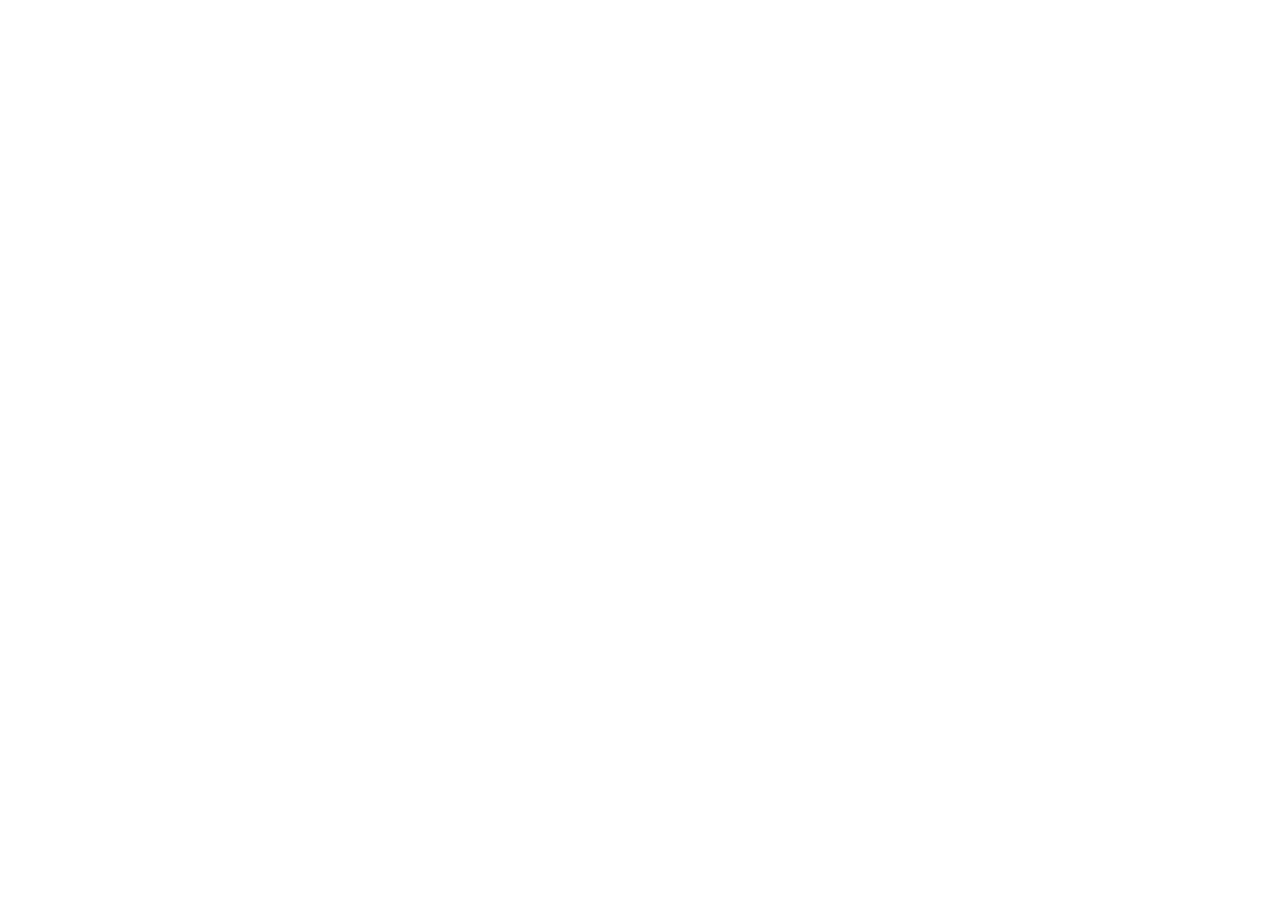
==== index.html @ b6dfd647 "fix-bugs" ====
<!DOCTYPE html>
<html lang="en">
<head>
  <meta charset="UTF-8">
  <title>Document</title>
  <meta http-equiv="X-UA-Compatible" content="IE=edge,chrome=1" />
  <meta name="description" content="Description">
  <meta name="viewport" content="width=device-width, initial-scale=1.0, minimum-scale=1.0">
<!--  <link rel="stylesheet" href="//cdn.jsdelivr.net/npm/docsify@4/lib/themes/vue.css">-->
  <!-- Theme: Simple Dark -->
  <link rel="stylesheet" href="https://cdn.jsdelivr.net/npm/docsify-themeable@0/dist/css/theme-simple-dark.css">
<!--  gittalk-->
  <link rel="stylesheet" href="//cdn.jsdelivr.net/npm/gitalk/dist/gitalk.css">
  <link rel="stylesheet" href="css/index.css" />
  <script src="js/jquery-2.1.4.min.js"></script>
  <script src="js/totop.js"></script>
</head>
<body>
  <div id="app"></div>
  <div class="go-top">
    <div class="arrow"></div>
    <div class="stick"></div>
  </div>
  <script>
    var num = 0;
    // mermaid.initialize({ startOnLoad: false });
    window.$docsify = {
      name: 'fix-bugs',
      repo: '',
      loadNavbar: true, // 菜单栏
      loadSidebar: true, // 侧边栏
      subMaxLevel: 3, // 侧边栏-页面内标题目录
      coverpage: true, // 封面
      onlyCover: true, // 只在访问主页时加载封面
      topMargin: 90,
      markdown: {
        smartypants: true,
        renderer: {
          code: function(code, lang) {
            if (lang === "mermaid") {
              return (
                      '<div class="mermaid">' + mermaid.render('mermaid-svg-' + num++, code) + "</div>"
              );
            }
            return this.origin.code.apply(this, arguments);
          }
        }
      },
      // 搜索配置
      search: 'auto',
      // 字数统计
      count:{
        countable:true,
        fontsize:'0.9em',
        color:'rgb(90,90,90)',
        language:'chinese'
      },
      // tab 选项卡
      tabs: {
        persist    : true,      // default
        sync       : true,      // default
        theme      : 'classic', // default
        tabComments: true,      // default
        tabHeadings: true       // default
      }
    }
  </script>
  <!-- Docsify v4 -->
  <script src="//cdn.jsdelivr.net/npm/docsify/lib/docsify.min.js"></script>
  <script src="//cdn.jsdelivr.net/npm/docsify/lib/plugins/search.min.js"></script>
  <script src="//polyfill.io/v3/polyfill.min.js?features=String.prototype.normalize"></script>
  <!--  复制代码-->
  <script src="//cdn.jsdelivr.net/npm/docsify-copy-code/dist/docsify-copy-code.min.js"></script>
  <!--  gitalk 评论系统-->
  <script src="//cdn.jsdelivr.net/npm/docsify/lib/plugins/gitalk.min.js"></script>
  <script src="//cdn.jsdelivr.net/npm/gitalk/dist/gitalk.min.js"></script>
  <script>
    const gitalk = new Gitalk({
      clientID: 'Github Application Client ID',
      clientSecret: 'Github Application Client Secret',
      repo: 'Github repo',
      owner: 'Github repo owner',
      admin: ['Github repo collaborators, only these guys can initialize github issues'],
      // facebook-like distraction free mode
      distractionFreeMode: false
    })
  </script>
  <!--字数统计-->
  <script src="//unpkg.com/docsify-count/dist/countable.js"></script>
  <!--  tab 选项卡-->
  <script src="https://cdn.jsdelivr.net/npm/docsify-tabs@1"></script>

</body>
</html>
---- css/index.css ----
/*body{*/
/*    background: rgba(236, 238, 234, 0.98);*/
/*}*/
/*.app-nav{*/
/*    !*height: 50px;*!*/
/*    !*line-height: 40px;*!*/
/*    position: fixed;*/
/*    top: 30px;*/
/*    left: 80%;*/
/*    border-radius: 10px;*/
/*    background: #2b2b2c;*/
/*    color: #58be3b;*/
/*    text-align: center;*/
/*}*/
/*.app-nav a,li {*/
/*    font-size: 18px;*/
/*}*/
/*:root {*/
/*    --docsifytabs-border-color: #ededed;*/
/*    --docsifytabs-tab-highlight-color: purple;*/
/*}*/
div.go-top {
    display: none;
    opacity: 0.6;
    z-index: 999999;
    position: fixed;
    bottom: 113px;
    left: 90%;
    margin-left: 40px;
    border: 1px solid #a38a54;
    width: 38px;
    height: 38px;
    background-color: #eddec2;
    border-radius: 3px;
    cursor: pointer;
}

div.go-top:hover {
    opacity: 1;
    filter: alpha(opacity=100);
}

div.go-top div.arrow {
    position: absolute;
    left: 10px;
    top: -1px;
    width: 0;
    height: 0;
    border: 9px solid transparent;
    border-bottom-color: #205627;
}

div.go-top div.stick {
    position: absolute;
    left: 15px;
    top: 15px;
    width: 8px;
    height: 14px;
    display: block;
    background-color: #205627;
    -webkit-border-radius: 1px;
    -moz-border-radius: 1px;
    border-radius: 1px;
}
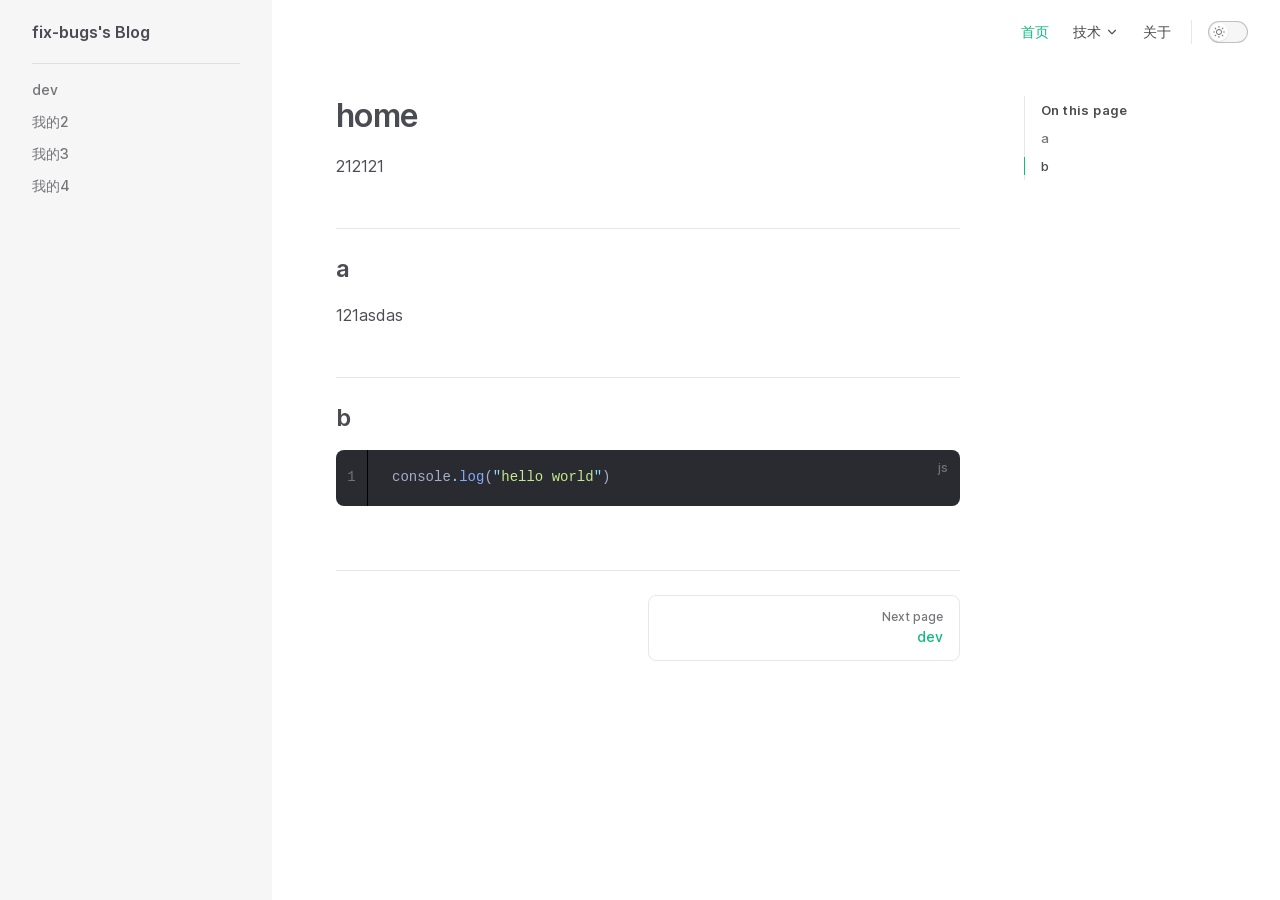
==== commit f18d2628: "upgrade ${tim}" ====
--- a/index.html
+++ b/index.html
@@ -1,94 +1,22 @@
 <!DOCTYPE html>
-<html lang="en">
-<head>
-  <meta charset="UTF-8">
-  <title>Document</title>
-  <meta http-equiv="X-UA-Compatible" content="IE=edge,chrome=1" />
-  <meta name="description" content="Description">
-  <meta name="viewport" content="width=device-width, initial-scale=1.0, minimum-scale=1.0">
-<!--  <link rel="stylesheet" href="//cdn.jsdelivr.net/npm/docsify@4/lib/themes/vue.css">-->
-  <!-- Theme: Simple Dark -->
-  <link rel="stylesheet" href="https://cdn.jsdelivr.net/npm/docsify-themeable@0/dist/css/theme-simple-dark.css">
-<!--  gittalk-->
-  <link rel="stylesheet" href="//cdn.jsdelivr.net/npm/gitalk/dist/gitalk.css">
-  <link rel="stylesheet" href="css/index.css" />
-  <script src="js/jquery-2.1.4.min.js"></script>
-  <script src="js/totop.js"></script>
-</head>
-<body>
-  <div id="app"></div>
-  <div class="go-top">
-    <div class="arrow"></div>
-    <div class="stick"></div>
-  </div>
-  <script>
-    var num = 0;
-    // mermaid.initialize({ startOnLoad: false });
-    window.$docsify = {
-      name: 'fix-bugs',
-      repo: '',
-      loadNavbar: true, // 菜单栏
-      loadSidebar: true, // 侧边栏
-      subMaxLevel: 3, // 侧边栏-页面内标题目录
-      coverpage: true, // 封面
-      onlyCover: true, // 只在访问主页时加载封面
-      topMargin: 90,
-      markdown: {
-        smartypants: true,
-        renderer: {
-          code: function(code, lang) {
-            if (lang === "mermaid") {
-              return (
-                      '<div class="mermaid">' + mermaid.render('mermaid-svg-' + num++, code) + "</div>"
-              );
-            }
-            return this.origin.code.apply(this, arguments);
-          }
-        }
-      },
-      // 搜索配置
-      search: 'auto',
-      // 字数统计
-      count:{
-        countable:true,
-        fontsize:'0.9em',
-        color:'rgb(90,90,90)',
-        language:'chinese'
-      },
-      // tab 选项卡
-      tabs: {
-        persist    : true,      // default
-        sync       : true,      // default
-        theme      : 'classic', // default
-        tabComments: true,      // default
-        tabHeadings: true       // default
-      }
-    }
-  </script>
-  <!-- Docsify v4 -->
-  <script src="//cdn.jsdelivr.net/npm/docsify/lib/docsify.min.js"></script>
-  <script src="//cdn.jsdelivr.net/npm/docsify/lib/plugins/search.min.js"></script>
-  <script src="//polyfill.io/v3/polyfill.min.js?features=String.prototype.normalize"></script>
-  <!--  复制代码-->
-  <script src="//cdn.jsdelivr.net/npm/docsify-copy-code/dist/docsify-copy-code.min.js"></script>
-  <!--  gitalk 评论系统-->
-  <script src="//cdn.jsdelivr.net/npm/docsify/lib/plugins/gitalk.min.js"></script>
-  <script src="//cdn.jsdelivr.net/npm/gitalk/dist/gitalk.min.js"></script>
-  <script>
-    const gitalk = new Gitalk({
-      clientID: 'Github Application Client ID',
-      clientSecret: 'Github Application Client Secret',
-      repo: 'Github repo',
-      owner: 'Github repo owner',
-      admin: ['Github repo collaborators, only these guys can initialize github issues'],
-      // facebook-like distraction free mode
-      distractionFreeMode: false
-    })
-  </script>
-  <!--字数统计-->
-  <script src="//unpkg.com/docsify-count/dist/countable.js"></script>
-  <!--  tab 选项卡-->
-  <script src="https://cdn.jsdelivr.net/npm/docsify-tabs@1"></script>
-
-</body>
-</html>
+<html lang="en-US" dir="ltr">
+  <head>
+    <meta charset="utf-8">
+    <meta name="viewport" content="width=device-width,initial-scale=1">
+    <title>home | fix-bugs's Blog</title>
+    <meta name="description" content="Just playing around.">
+    <link rel="preload stylesheet" href="/assets/style.28c2df9f.css" as="style">
+    <link rel="modulepreload" href="/assets/app.53085d56.js">
+    <link rel="modulepreload" href="/assets/index.md.a3555752.lean.js">
+    
+    <link rel="icon" href="/img/logo.png">
+  <script id="check-dark-light">(()=>{const e=localStorage.getItem("vitepress-theme-appearance")||"",a=window.matchMedia("(prefers-color-scheme: dark)").matches;(!e||e==="auto"?a:e==="dark")&&document.documentElement.classList.add("dark")})();</script>
+  </head>
+  <body>
+    <div id="app"><div class="Layout" data-v-93a960b4><!--[--><!--]--><!--[--><span tabindex="-1" data-v-151f2593></span><a href="#VPContent" class="VPSkipLink visually-hidden" data-v-151f2593> Skip to content </a><!--]--><!----><header class="VPNav" data-v-93a960b4 data-v-0fa0e57d><div class="VPNavBar has-sidebar" data-v-0fa0e57d data-v-be450ad9><div class="container" data-v-be450ad9><div class="title" data-v-be450ad9><div class="VPNavBarTitle has-sidebar" data-v-be450ad9 data-v-6d2fb2d9><a class="title" href="/" data-v-6d2fb2d9><!--[--><!--]--><!----><!--[-->fix-bugs&#39;s Blog<!--]--><!--[--><!--]--></a></div></div><div class="content" data-v-be450ad9><div class="curtain" data-v-be450ad9></div><div class="content-body" data-v-be450ad9><!--[--><!--]--><!----><nav aria-labelledby="main-nav-aria-label" class="VPNavBarMenu menu" data-v-be450ad9 data-v-bdedfc22><span id="main-nav-aria-label" class="visually-hidden" data-v-bdedfc22>Main Navigation</span><!--[--><!--[--><a class="VPLink link VPNavBarMenuLink active" href="/" data-v-bdedfc22 data-v-95f5d58b data-v-30c06bd3><!--[-->首页<!--]--><!----></a><!--]--><!--[--><div class="VPFlyout VPNavBarMenuGroup" data-v-bdedfc22 data-v-96001b6b><button type="button" class="button" aria-haspopup="true" aria-expanded="false" data-v-96001b6b><span class="text" data-v-96001b6b><!----> 技术 <svg xmlns="http://www.w3.org/2000/svg" aria-hidden="true" focusable="false" viewbox="0 0 24 24" class="text-icon" data-v-96001b6b><path d="M12,16c-0.3,0-0.5-0.1-0.7-0.3l-6-6c-0.4-0.4-0.4-1,0-1.4s1-0.4,1.4,0l5.3,5.3l5.3-5.3c0.4-0.4,1-0.4,1.4,0s0.4,1,0,1.4l-6,6C12.5,15.9,12.3,16,12,16z"></path></svg></span></button><div class="menu" data-v-96001b6b><div class="VPMenu" data-v-96001b6b data-v-e7ea1737><div class="items" data-v-e7ea1737><!--[--><!--[--><div class="VPMenuLink" data-v-e7ea1737 data-v-a5bbb52c><a class="VPLink link" href="/dev/" data-v-a5bbb52c data-v-30c06bd3><!--[-->dev<!--]--><!----></a></div><!--]--><!--[--><div class="VPMenuLink" data-v-e7ea1737 data-v-a5bbb52c><a class="VPLink link active" href="/" data-v-a5bbb52c data-v-30c06bd3><!--[-->首页<!--]--><!----></a></div><!--]--><!--[--><div class="VPMenuGroup" data-v-e7ea1737 data-v-b66affaf><p class="title" data-v-b66affaf>技术</p><!--[--><!--[--><div class="VPMenuLink" data-v-b66affaf data-v-a5bbb52c><a class="VPLink link active" href="/" data-v-a5bbb52c data-v-30c06bd3><!--[-->首页<!--]--><!----></a></div><!--]--><!--[--><div class="VPMenuLink" data-v-b66affaf data-v-a5bbb52c><a class="VPLink link active" href="/" data-v-a5bbb52c data-v-30c06bd3><!--[-->首页<!--]--><!----></a></div><!--]--><!--[--><div class="VPMenuLink" data-v-b66affaf data-v-a5bbb52c><a class="VPLink link active" href="/" data-v-a5bbb52c data-v-30c06bd3><!--[-->首页<!--]--><!----></a></div><!--]--><!--]--></div><!--]--><!--]--></div><!--[--><!--]--></div></div></div><!--]--><!--[--><a class="VPLink link VPNavBarMenuLink" href="/about/" data-v-bdedfc22 data-v-95f5d58b data-v-30c06bd3><!--[-->关于<!--]--><!----></a><!--]--><!--]--></nav><!----><div class="VPNavBarAppearance appearance" data-v-be450ad9 data-v-da3f667a><button class="VPSwitch VPSwitchAppearance" type="button" role="switch" aria-label="toggle dark mode" aria-checked="false" data-v-da3f667a data-v-0d529b6d data-v-f3c41672><span class="check" data-v-f3c41672><span class="icon" data-v-f3c41672><!--[--><svg xmlns="http://www.w3.org/2000/svg" aria-hidden="true" focusable="false" viewbox="0 0 24 24" class="sun" data-v-0d529b6d><path d="M12,18c-3.3,0-6-2.7-6-6s2.7-6,6-6s6,2.7,6,6S15.3,18,12,18zM12,8c-2.2,0-4,1.8-4,4c0,2.2,1.8,4,4,4c2.2,0,4-1.8,4-4C16,9.8,14.2,8,12,8z"></path><path d="M12,4c-0.6,0-1-0.4-1-1V1c0-0.6,0.4-1,1-1s1,0.4,1,1v2C13,3.6,12.6,4,12,4z"></path><path d="M12,24c-0.6,0-1-0.4-1-1v-2c0-0.6,0.4-1,1-1s1,0.4,1,1v2C13,23.6,12.6,24,12,24z"></path><path d="M5.6,6.6c-0.3,0-0.5-0.1-0.7-0.3L3.5,4.9c-0.4-0.4-0.4-1,0-1.4s1-0.4,1.4,0l1.4,1.4c0.4,0.4,0.4,1,0,1.4C6.2,6.5,5.9,6.6,5.6,6.6z"></path><path d="M19.8,20.8c-0.3,0-0.5-0.1-0.7-0.3l-1.4-1.4c-0.4-0.4-0.4-1,0-1.4s1-0.4,1.4,0l1.4,1.4c0.4,0.4,0.4,1,0,1.4C20.3,20.7,20,20.8,19.8,20.8z"></path><path d="M3,13H1c-0.6,0-1-0.4-1-1s0.4-1,1-1h2c0.6,0,1,0.4,1,1S3.6,13,3,13z"></path><path d="M23,13h-2c-0.6,0-1-0.4-1-1s0.4-1,1-1h2c0.6,0,1,0.4,1,1S23.6,13,23,13z"></path><path d="M4.2,20.8c-0.3,0-0.5-0.1-0.7-0.3c-0.4-0.4-0.4-1,0-1.4l1.4-1.4c0.4-0.4,1-0.4,1.4,0s0.4,1,0,1.4l-1.4,1.4C4.7,20.7,4.5,20.8,4.2,20.8z"></path><path d="M18.4,6.6c-0.3,0-0.5-0.1-0.7-0.3c-0.4-0.4-0.4-1,0-1.4l1.4-1.4c0.4-0.4,1-0.4,1.4,0s0.4,1,0,1.4l-1.4,1.4C18.9,6.5,18.6,6.6,18.4,6.6z"></path></svg><svg xmlns="http://www.w3.org/2000/svg" aria-hidden="true" focusable="false" viewbox="0 0 24 24" class="moon" data-v-0d529b6d><path d="M12.1,22c-0.3,0-0.6,0-0.9,0c-5.5-0.5-9.5-5.4-9-10.9c0.4-4.8,4.2-8.6,9-9c0.4,0,0.8,0.2,1,0.5c0.2,0.3,0.2,0.8-0.1,1.1c-2,2.7-1.4,6.4,1.3,8.4c2.1,1.6,5,1.6,7.1,0c0.3-0.2,0.7-0.3,1.1-0.1c0.3,0.2,0.5,0.6,0.5,1c-0.2,2.7-1.5,5.1-3.6,6.8C16.6,21.2,14.4,22,12.1,22zM9.3,4.4c-2.9,1-5,3.6-5.2,6.8c-0.4,4.4,2.8,8.3,7.2,8.7c2.1,0.2,4.2-0.4,5.8-1.8c1.1-0.9,1.9-2.1,2.4-3.4c-2.5,0.9-5.3,0.5-7.5-1.1C9.2,11.4,8.1,7.7,9.3,4.4z"></path></svg><!--]--></span></span></button></div><!----><div class="VPFlyout VPNavBarExtra extra" data-v-be450ad9 data-v-f38c483a data-v-96001b6b><button type="button" class="button" aria-haspopup="true" aria-expanded="false" aria-label="extra navigation" data-v-96001b6b><svg xmlns="http://www.w3.org/2000/svg" aria-hidden="true" focusable="false" viewbox="0 0 24 24" class="icon" data-v-96001b6b><circle cx="12" cy="12" r="2"></circle><circle cx="19" cy="12" r="2"></circle><circle cx="5" cy="12" r="2"></circle></svg></button><div class="menu" data-v-96001b6b><div class="VPMenu" data-v-96001b6b data-v-e7ea1737><!----><!--[--><!--[--><!----><div class="group" data-v-f38c483a><div class="item appearance" data-v-f38c483a><p class="label" data-v-f38c483a>Appearance</p><div class="appearance-action" data-v-f38c483a><button class="VPSwitch VPSwitchAppearance" type="button" role="switch" aria-label="toggle dark mode" aria-checked="false" data-v-f38c483a data-v-0d529b6d data-v-f3c41672><span class="check" data-v-f3c41672><span class="icon" data-v-f3c41672><!--[--><svg xmlns="http://www.w3.org/2000/svg" aria-hidden="true" focusable="false" viewbox="0 0 24 24" class="sun" data-v-0d529b6d><path d="M12,18c-3.3,0-6-2.7-6-6s2.7-6,6-6s6,2.7,6,6S15.3,18,12,18zM12,8c-2.2,0-4,1.8-4,4c0,2.2,1.8,4,4,4c2.2,0,4-1.8,4-4C16,9.8,14.2,8,12,8z"></path><path d="M12,4c-0.6,0-1-0.4-1-1V1c0-0.6,0.4-1,1-1s1,0.4,1,1v2C13,3.6,12.6,4,12,4z"></path><path d="M12,24c-0.6,0-1-0.4-1-1v-2c0-0.6,0.4-1,1-1s1,0.4,1,1v2C13,23.6,12.6,24,12,24z"></path><path d="M5.6,6.6c-0.3,0-0.5-0.1-0.7-0.3L3.5,4.9c-0.4-0.4-0.4-1,0-1.4s1-0.4,1.4,0l1.4,1.4c0.4,0.4,0.4,1,0,1.4C6.2,6.5,5.9,6.6,5.6,6.6z"></path><path d="M19.8,20.8c-0.3,0-0.5-0.1-0.7-0.3l-1.4-1.4c-0.4-0.4-0.4-1,0-1.4s1-0.4,1.4,0l1.4,1.4c0.4,0.4,0.4,1,0,1.4C20.3,20.7,20,20.8,19.8,20.8z"></path><path d="M3,13H1c-0.6,0-1-0.4-1-1s0.4-1,1-1h2c0.6,0,1,0.4,1,1S3.6,13,3,13z"></path><path d="M23,13h-2c-0.6,0-1-0.4-1-1s0.4-1,1-1h2c0.6,0,1,0.4,1,1S23.6,13,23,13z"></path><path d="M4.2,20.8c-0.3,0-0.5-0.1-0.7-0.3c-0.4-0.4-0.4-1,0-1.4l1.4-1.4c0.4-0.4,1-0.4,1.4,0s0.4,1,0,1.4l-1.4,1.4C4.7,20.7,4.5,20.8,4.2,20.8z"></path><path d="M18.4,6.6c-0.3,0-0.5-0.1-0.7-0.3c-0.4-0.4-0.4-1,0-1.4l1.4-1.4c0.4-0.4,1-0.4,1.4,0s0.4,1,0,1.4l-1.4,1.4C18.9,6.5,18.6,6.6,18.4,6.6z"></path></svg><svg xmlns="http://www.w3.org/2000/svg" aria-hidden="true" focusable="false" viewbox="0 0 24 24" class="moon" data-v-0d529b6d><path d="M12.1,22c-0.3,0-0.6,0-0.9,0c-5.5-0.5-9.5-5.4-9-10.9c0.4-4.8,4.2-8.6,9-9c0.4,0,0.8,0.2,1,0.5c0.2,0.3,0.2,0.8-0.1,1.1c-2,2.7-1.4,6.4,1.3,8.4c2.1,1.6,5,1.6,7.1,0c0.3-0.2,0.7-0.3,1.1-0.1c0.3,0.2,0.5,0.6,0.5,1c-0.2,2.7-1.5,5.1-3.6,6.8C16.6,21.2,14.4,22,12.1,22zM9.3,4.4c-2.9,1-5,3.6-5.2,6.8c-0.4,4.4,2.8,8.3,7.2,8.7c2.1,0.2,4.2-0.4,5.8-1.8c1.1-0.9,1.9-2.1,2.4-3.4c-2.5,0.9-5.3,0.5-7.5-1.1C9.2,11.4,8.1,7.7,9.3,4.4z"></path></svg><!--]--></span></span></button></div></div></div><!----><!--]--><!--]--></div></div></div><!--[--><!--]--><button type="button" class="VPNavBarHamburger hamburger" aria-label="mobile navigation" aria-expanded="false" aria-controls="VPNavScreen" data-v-be450ad9 data-v-e5dd9c1c><span class="container" data-v-e5dd9c1c><span class="top" data-v-e5dd9c1c></span><span class="middle" data-v-e5dd9c1c></span><span class="bottom" data-v-e5dd9c1c></span></span></button></div></div></div></div><!----></header><div class="VPLocalNav" data-v-93a960b4 data-v-2817d72e><button class="menu" aria-expanded="false" aria-controls="VPSidebarNav" data-v-2817d72e><svg xmlns="http://www.w3.org/2000/svg" aria-hidden="true" focusable="false" viewbox="0 0 24 24" class="menu-icon" data-v-2817d72e><path d="M17,11H3c-0.6,0-1-0.4-1-1s0.4-1,1-1h14c0.6,0,1,0.4,1,1S17.6,11,17,11z"></path><path d="M21,7H3C2.4,7,2,6.6,2,6s0.4-1,1-1h18c0.6,0,1,0.4,1,1S21.6,7,21,7z"></path><path d="M21,15H3c-0.6,0-1-0.4-1-1s0.4-1,1-1h18c0.6,0,1,0.4,1,1S21.6,15,21,15z"></path><path d="M17,19H3c-0.6,0-1-0.4-1-1s0.4-1,1-1h14c0.6,0,1,0.4,1,1S17.6,19,17,19z"></path></svg><span class="menu-text" data-v-2817d72e>Menu</span></button><a class="top-link" href="#" data-v-2817d72e>Return to top</a></div><aside class="VPSidebar" data-v-93a960b4 data-v-c79ccefa><div class="curtain" data-v-c79ccefa></div><nav class="nav" id="VPSidebarNav" aria-labelledby="sidebar-aria-label" tabindex="-1" data-v-c79ccefa><span class="visually-hidden" id="sidebar-aria-label" data-v-c79ccefa> Sidebar Navigation </span><!--[--><!--]--><!--[--><div class="group" data-v-c79ccefa><section class="VPSidebarItem level-0" data-v-c79ccefa data-v-76409885><!----><div class="items" data-v-76409885><!--[--><div class="VPSidebarItem level-1 is-link" data-v-76409885 data-v-76409885><div class="item" data-v-76409885><div class="indicator" data-v-76409885></div><a class="VPLink link link" href="/dev/" data-v-76409885 data-v-30c06bd3><!--[--><p class="text" data-v-76409885>dev</p><!--]--><!----></a><div class="caret" role="button" data-v-76409885><!----></div></div><!----></div><div class="VPSidebarItem level-1 is-link" data-v-76409885 data-v-76409885><div class="item" data-v-76409885><div class="indicator" data-v-76409885></div><a class="VPLink link link" href="/mine/" data-v-76409885 data-v-30c06bd3><!--[--><p class="text" data-v-76409885>我的2</p><!--]--><!----></a><div class="caret" role="button" data-v-76409885><!----></div></div><!----></div><div class="VPSidebarItem level-1 is-link" data-v-76409885 data-v-76409885><div class="item" data-v-76409885><div class="indicator" data-v-76409885></div><a class="VPLink link link" href="/mine/" data-v-76409885 data-v-30c06bd3><!--[--><p class="text" data-v-76409885>我的3</p><!--]--><!----></a><div class="caret" role="button" data-v-76409885><!----></div></div><!----></div><div class="VPSidebarItem level-1 is-link" data-v-76409885 data-v-76409885><div class="item" data-v-76409885><div class="indicator" data-v-76409885></div><a class="VPLink link link" href="/mine/" data-v-76409885 data-v-30c06bd3><!--[--><p class="text" data-v-76409885>我的4</p><!--]--><!----></a><div class="caret" role="button" data-v-76409885><!----></div></div><!----></div><!--]--></div></section></div><!--]--><!--[--><!--]--></nav></aside><div class="VPContent has-sidebar" id="VPContent" data-v-93a960b4 data-v-0bd490fb><div class="VPDoc has-sidebar has-aside" data-v-0bd490fb data-v-c5936a1e><div class="container" data-v-c5936a1e><div class="aside" data-v-c5936a1e><div class="aside-curtain" data-v-c5936a1e></div><div class="aside-container" data-v-c5936a1e><div class="aside-content" data-v-c5936a1e><div class="VPDocAside" data-v-c5936a1e data-v-cdc66372><!--[--><!--]--><!--[--><!--]--><div class="VPDocAsideOutline" data-v-cdc66372 data-v-5dd9d5f6><div class="content" data-v-5dd9d5f6><div class="outline-marker" data-v-5dd9d5f6></div><div class="outline-title" data-v-5dd9d5f6>On this page</div><nav aria-labelledby="doc-outline-aria-label" data-v-5dd9d5f6><span class="visually-hidden" id="doc-outline-aria-label" data-v-5dd9d5f6> Table of Contents for current page </span><ul class="root" data-v-5dd9d5f6 data-v-1188541a><!--[--><!--]--></ul></nav></div></div><!--[--><!--]--><div class="spacer" data-v-cdc66372></div><!--[--><!--]--><!----><!--[--><!--]--><!--[--><!--]--></div></div></div></div><div class="content" data-v-c5936a1e><div class="content-container" data-v-c5936a1e><!--[--><!--]--><main class="main" data-v-c5936a1e><div style="position:relative;" class="vp-doc _index" data-v-c5936a1e><div><h1 id="home" tabindex="-1">home <a class="header-anchor" href="#home" aria-hidden="true">#</a></h1><p>212121</p><h2 id="a" tabindex="-1">a <a class="header-anchor" href="#a" aria-hidden="true">#</a></h2><p>121asdas</p><h2 id="b" tabindex="-1">b <a class="header-anchor" href="#b" aria-hidden="true">#</a></h2><div class="language-js line-numbers-mode"><button title="Copy Code" class="copy"></button><span class="lang">js</span><pre class="shiki material-theme-palenight"><code><span class="line"><span style="color:#A6ACCD;">console</span><span style="color:#89DDFF;">.</span><span style="color:#82AAFF;">log</span><span style="color:#A6ACCD;">(</span><span style="color:#89DDFF;">&quot;</span><span style="color:#C3E88D;">hello world</span><span style="color:#89DDFF;">&quot;</span><span style="color:#A6ACCD;">)</span></span>
+<span class="line"></span></code></pre><div class="line-numbers-wrapper" aria-hidden="true"><span class="line-number">1</span><br></div></div></div></div></main><!--[--><!--]--><footer class="VPDocFooter" data-v-c5936a1e data-v-e033cd21><!----><div class="prev-next" data-v-e033cd21><div class="pager" data-v-e033cd21><!----></div><div class="pager" data-v-e033cd21><a class="pager-link next" href="/dev/" data-v-e033cd21><span class="desc" data-v-e033cd21>Next page</span><span class="title" data-v-e033cd21>dev</span></a></div></div></footer><!--[--><!--]--></div></div></div></div></div><footer class="VPFooter has-sidebar" data-v-93a960b4 data-v-d24360a6><div class="container" data-v-d24360a6><!----><!----></div></footer><!--[--><!--]--></div></div>
+    <script>__VP_HASH_MAP__ = JSON.parse("{\"index.md\":\"a3555752\",\"dev_index.md\":\"70db8779\"}")</script>
+    <script type="module" async src="/assets/app.53085d56.js"></script>
+    
+  </body>
+</html>
--- a/assets/style.28c2df9f.css
+++ b/assets/style.28c2df9f.css
@@ -0,0 +1 @@
+@font-face{font-family:Inter var;font-weight:100 900;font-display:swap;font-style:normal;font-named-instance:"Regular";src:url(/assets/inter-roman-cyrillic.5f2c6c8c.woff2) format("woff2");unicode-range:U+0301,U+0400-045F,U+0490-0491,U+04B0-04B1,U+2116}@font-face{font-family:Inter var;font-weight:100 900;font-display:swap;font-style:normal;font-named-instance:"Regular";src:url(/assets/inter-roman-cyrillic-ext.e75737ce.woff2) format("woff2");unicode-range:U+0460-052F,U+1C80-1C88,U+20B4,U+2DE0-2DFF,U+A640-A69F,U+FE2E-FE2F}@font-face{font-family:Inter var;font-weight:100 900;font-display:swap;font-style:normal;font-named-instance:"Regular";src:url(/assets/inter-roman-greek.d5a6d92a.woff2) format("woff2");unicode-range:U+0370-03FF}@font-face{font-family:Inter var;font-weight:100 900;font-display:swap;font-style:normal;font-named-instance:"Regular";src:url(/assets/inter-roman-greek-ext.ab0619bc.woff2) format("woff2");unicode-range:U+1F00-1FFF}@font-face{font-family:Inter var;font-weight:100 900;font-display:swap;font-style:normal;font-named-instance:"Regular";src:url(/assets/inter-roman-latin.2ed14f66.woff2) format("woff2");unicode-range:U+0000-00FF,U+0131,U+0152-0153,U+02BB-02BC,U+02C6,U+02DA,U+02DC,U+2000-206F,U+2074,U+20AC,U+2122,U+2191,U+2193,U+2212,U+2215,U+FEFF,U+FFFD}@font-face{font-family:Inter var;font-weight:100 900;font-display:swap;font-style:normal;font-named-instance:"Regular";src:url(/assets/inter-roman-latin-ext.0030eebd.woff2) format("woff2");unicode-range:U+0100-024F,U+0259,U+1E00-1EFF,U+2020,U+20A0-20AB,U+20AD-20CF,U+2113,U+2C60-2C7F,U+A720-A7FF}@font-face{font-family:Inter var;font-weight:100 900;font-display:swap;font-style:normal;font-named-instance:"Regular";src:url(/assets/inter-roman-vietnamese.14ce25a6.woff2) format("woff2");unicode-range:U+0102-0103,U+0110-0111,U+0128-0129,U+0168-0169,U+01A0-01A1,U+01AF-01B0,U+1EA0-1EF9,U+20AB}@font-face{font-family:Inter var;font-weight:100 900;font-display:swap;font-style:italic;font-named-instance:"Italic";src:url(/assets/inter-italic-cyrillic.ea42a392.woff2) format("woff2");unicode-range:U+0301,U+0400-045F,U+0490-0491,U+04B0-04B1,U+2116}@font-face{font-family:Inter var;font-weight:100 900;font-display:swap;font-style:italic;font-named-instance:"Italic";src:url(/assets/inter-italic-cyrillic-ext.33bd5a8e.woff2) format("woff2");unicode-range:U+0460-052F,U+1C80-1C88,U+20B4,U+2DE0-2DFF,U+A640-A69F,U+FE2E-FE2F}@font-face{font-family:Inter var;font-weight:100 900;font-display:swap;font-style:italic;font-named-instance:"Italic";src:url(/assets/inter-italic-greek.8f4463c4.woff2) format("woff2");unicode-range:U+0370-03FF}@font-face{font-family:Inter var;font-weight:100 900;font-display:swap;font-style:italic;font-named-instance:"Italic";src:url(/assets/inter-italic-greek-ext.4fbe9427.woff2) format("woff2");unicode-range:U+1F00-1FFF}@font-face{font-family:Inter var;font-weight:100 900;font-display:swap;font-style:italic;font-named-instance:"Italic";src:url(/assets/inter-italic-latin.bd3b6f56.woff2) format("woff2");unicode-range:U+0000-00FF,U+0131,U+0152-0153,U+02BB-02BC,U+02C6,U+02DA,U+02DC,U+2000-206F,U+2074,U+20AC,U+2122,U+2191,U+2193,U+2212,U+2215,U+FEFF,U+FFFD}@font-face{font-family:Inter var;font-weight:100 900;font-display:swap;font-style:italic;font-named-instance:"Italic";src:url(/assets/inter-italic-latin-ext.bd8920cc.woff2) format("woff2");unicode-range:U+0100-024F,U+0259,U+1E00-1EFF,U+2020,U+20A0-20AB,U+20AD-20CF,U+2113,U+2C60-2C7F,U+A720-A7FF}@font-face{font-family:Inter var;font-weight:100 900;font-display:swap;font-style:italic;font-named-instance:"Italic";src:url(/assets/inter-italic-vietnamese.6ce511fb.woff2) format("woff2");unicode-range:U+0102-0103,U+0110-0111,U+0128-0129,U+0168-0169,U+01A0-01A1,U+01AF-01B0,U+1EA0-1EF9,U+20AB}:root{--vp-c-white: #ffffff;--vp-c-black: #000000;--vp-c-gray: #8e8e93;--vp-c-text-light-1: rgba(60, 60, 67, .92);--vp-c-text-light-2: rgba(60, 60, 67, .7);--vp-c-text-light-3: rgba(60, 60, 67, .33);--vp-c-text-dark-1: rgba(255, 255, 245, .86);--vp-c-text-dark-2: rgba(235, 235, 245, .6);--vp-c-text-dark-3: rgba(235, 235, 245, .38);--vp-c-green: #10b981;--vp-c-green-light: #34d399;--vp-c-green-lighter: #6ee7b7;--vp-c-green-dark: #059669;--vp-c-green-darker: #047857;--vp-c-green-dimm-1: rgba(16, 185, 129, .05);--vp-c-green-dimm-2: rgba(16, 185, 129, .2);--vp-c-green-dimm-3: rgba(16, 185, 129, .5);--vp-c-yellow: #eab308;--vp-c-yellow-light: #facc15;--vp-c-yellow-lighter: #fde047;--vp-c-yellow-dark: #ca8a04;--vp-c-yellow-darker: #a16207;--vp-c-yellow-dimm-1: rgba(234, 179, 8, .05);--vp-c-yellow-dimm-2: rgba(234, 179, 8, .2);--vp-c-yellow-dimm-3: rgba(234, 179, 8, .5);--vp-c-red: #f43f5e;--vp-c-red-light: #fb7185;--vp-c-red-lighter: #fda4af;--vp-c-red-dark: #e11d48;--vp-c-red-darker: #be123c;--vp-c-red-dimm-1: rgba(244, 63, 94, .05);--vp-c-red-dimm-2: rgba(244, 63, 94, .2);--vp-c-red-dimm-3: rgba(244, 63, 94, .5);--vp-c-sponsor: #db2777}:root{--vp-c-bg: #ffffff;--vp-c-bg-elv: #ffffff;--vp-c-bg-elv-up: #ffffff;--vp-c-bg-elv-down: #f6f6f7;--vp-c-bg-elv-mute: #f6f6f7;--vp-c-bg-soft: #f6f6f7;--vp-c-bg-soft-up: #ffffff;--vp-c-bg-soft-down: #e3e3e5;--vp-c-bg-soft-mute: #e3e3e5;--vp-c-bg-alt: #f6f6f7;--vp-c-border: rgba(60, 60, 67, .29);--vp-c-divider: rgba(60, 60, 67, .12);--vp-c-gutter: rgba(60, 60, 67, .12);--vp-c-neutral: var(--vp-c-black);--vp-c-neutral-inverse: var(--vp-c-white);--vp-c-text-1: var(--vp-c-text-light-1);--vp-c-text-2: var(--vp-c-text-light-2);--vp-c-text-3: var(--vp-c-text-light-3);--vp-c-text-inverse-1: var(--vp-c-text-dark-1);--vp-c-text-inverse-2: var(--vp-c-text-dark-2);--vp-c-text-inverse-3: var(--vp-c-text-dark-3);--vp-c-text-code: #476582;--vp-c-brand: var(--vp-c-green);--vp-c-brand-light: var(--vp-c-green-light);--vp-c-brand-lighter: var(--vp-c-green-lighter);--vp-c-brand-dark: var(--vp-c-green-dark);--vp-c-brand-darker: var(--vp-c-green-darker);--vp-c-mute: #f6f6f7;--vp-c-mute-light: #f9f9fc;--vp-c-mute-lighter: #ffffff;--vp-c-mute-dark: #e3e3e5;--vp-c-mute-darker: #d7d7d9}.dark{--vp-c-bg: #1e1e20;--vp-c-bg-elv: #252529;--vp-c-bg-elv-up: #313136;--vp-c-bg-elv-down: #1e1e20;--vp-c-bg-elv-mute: #313136;--vp-c-bg-soft: #252529;--vp-c-bg-soft-up: #313136;--vp-c-bg-soft-down: #1e1e20;--vp-c-bg-soft-mute: #313136;--vp-c-bg-alt: #161618;--vp-c-border: rgba(82, 82, 89, .68);--vp-c-divider: rgba(82, 82, 89, .32);--vp-c-gutter: #000000;--vp-c-neutral: var(--vp-c-white);--vp-c-neutral-inverse: var(--vp-c-black);--vp-c-text-1: var(--vp-c-text-dark-1);--vp-c-text-2: var(--vp-c-text-dark-2);--vp-c-text-3: var(--vp-c-text-dark-3);--vp-c-text-inverse-1: var(--vp-c-text-light-1);--vp-c-text-inverse-2: var(--vp-c-text-light-2);--vp-c-text-inverse-3: var(--vp-c-text-light-3);--vp-c-text-code: #c9def1;--vp-c-mute: #313136;--vp-c-mute-light: #3a3a3c;--vp-c-mute-lighter: #505053;--vp-c-mute-dark: #2c2c30;--vp-c-mute-darker: #252529}:root{--vp-font-family-base: "Inter var", "Inter", ui-sans-serif, system-ui, -apple-system, BlinkMacSystemFont, "Segoe UI", Roboto, "Helvetica Neue", Helvetica, Arial, "Noto Sans", sans-serif, "Apple Color Emoji", "Segoe UI Emoji", "Segoe UI Symbol", "Noto Color Emoji";--vp-font-family-mono: ui-monospace, SFMono-Regular, "SF Mono", Menlo, Monaco, Consolas, "Liberation Mono", "Courier New", monospace}:root{--vp-shadow-1: 0 1px 2px rgba(0, 0, 0, .04), 0 1px 2px rgba(0, 0, 0, .06);--vp-shadow-2: 0 3px 12px rgba(0, 0, 0, .07), 0 1px 4px rgba(0, 0, 0, .07);--vp-shadow-3: 0 12px 32px rgba(0, 0, 0, .1), 0 2px 6px rgba(0, 0, 0, .08);--vp-shadow-4: 0 14px 44px rgba(0, 0, 0, .12), 0 3px 9px rgba(0, 0, 0, .12);--vp-shadow-5: 0 18px 56px rgba(0, 0, 0, .16), 0 4px 12px rgba(0, 0, 0, .16)}:root{--vp-z-index-local-nav: 10;--vp-z-index-nav: 20;--vp-z-index-layout-top: 30;--vp-z-index-backdrop: 40;--vp-z-index-sidebar: 50;--vp-z-index-footer: 60}:root{--vp-icon-copy: url("data:image/svg+xml,%3Csvg xmlns='http://www.w3.org/2000/svg' fill='none' height='20' width='20' stroke='rgba(128,128,128,1)' stroke-width='2' viewBox='0 0 24 24'%3E%3Cpath stroke-linecap='round' stroke-linejoin='round' d='M9 5H7a2 2 0 0 0-2 2v12a2 2 0 0 0 2 2h10a2 2 0 0 0 2-2V7a2 2 0 0 0-2-2h-2M9 5a2 2 0 0 0 2 2h2a2 2 0 0 0 2-2M9 5a2 2 0 0 1 2-2h2a2 2 0 0 1 2 2'/%3E%3C/svg%3E");--vp-icon-copied: url("data:image/svg+xml,%3Csvg xmlns='http://www.w3.org/2000/svg' fill='none' height='20' width='20' stroke='rgba(128,128,128,1)' stroke-width='2' viewBox='0 0 24 24'%3E%3Cpath stroke-linecap='round' stroke-linejoin='round' d='M9 5H7a2 2 0 0 0-2 2v12a2 2 0 0 0 2 2h10a2 2 0 0 0 2-2V7a2 2 0 0 0-2-2h-2M9 5a2 2 0 0 0 2 2h2a2 2 0 0 0 2-2M9 5a2 2 0 0 1 2-2h2a2 2 0 0 1 2 2m-6 9 2 2 4-4'/%3E%3C/svg%3E")}:root{--vp-layout-max-width: 1440px}:root{--vp-code-line-height: 1.7;--vp-code-font-size: .875em;--vp-code-block-color: var(--vp-c-text-dark-1);--vp-code-block-bg: #292b30;--vp-code-block-divider-color: #000000;--vp-code-line-highlight-color: rgba(0, 0, 0, .5);--vp-code-line-number-color: var(--vp-c-text-dark-3);--vp-code-line-diff-add-color: var(--vp-c-green-dimm-2);--vp-code-line-diff-add-symbol-color: var(--vp-c-green);--vp-code-line-diff-remove-color: var(--vp-c-red-dimm-2);--vp-code-line-diff-remove-symbol-color: var(--vp-c-red);--vp-code-line-warning-color: var(--vp-c-yellow-dimm-2);--vp-code-line-error-color: var(--vp-c-red-dimm-2);--vp-code-copy-code-hover-bg: rgba(255, 255, 255, .05);--vp-code-copy-code-active-text: var(--vp-c-text-dark-2);--vp-code-tab-divider: var(--vp-code-block-divider-color);--vp-code-tab-text-color: var(--vp-c-text-dark-2);--vp-code-tab-bg: var(--vp-code-block-bg);--vp-code-tab-hover-text-color: var(--vp-c-text-dark-1);--vp-code-tab-active-text-color: var(--vp-c-text-dark-1);--vp-code-tab-active-bar-color: var(--vp-c-brand)}.dark{--vp-code-block-bg: #161618}:root{--vp-button-brand-border: var(--vp-c-brand-lighter);--vp-button-brand-text: var(--vp-c-white);--vp-button-brand-bg: var(--vp-c-brand);--vp-button-brand-hover-border: var(--vp-c-brand-lighter);--vp-button-brand-hover-text: var(--vp-c-white);--vp-button-brand-hover-bg: var(--vp-c-brand-dark);--vp-button-brand-active-border: var(--vp-c-brand-lighter);--vp-button-brand-active-text: var(--vp-c-white);--vp-button-brand-active-bg: var(--vp-c-brand-darker);--vp-button-alt-border: var(--vp-c-border);--vp-button-alt-text: var(--vp-c-neutral);--vp-button-alt-bg: var(--vp-c-mute);--vp-button-alt-hover-border: var(--vp-c-border);--vp-button-alt-hover-text: var(--vp-c-neutral);--vp-button-alt-hover-bg: var(--vp-c-mute-dark);--vp-button-alt-active-border: var(--vp-c-border);--vp-button-alt-active-text: var(--vp-c-neutral);--vp-button-alt-active-bg: var(--vp-c-mute-darker);--vp-button-sponsor-border: var(--vp-c-gray-light-3);--vp-button-sponsor-text: var(--vp-c-text-light-2);--vp-button-sponsor-bg: transparent;--vp-button-sponsor-hover-border: var(--vp-c-sponsor);--vp-button-sponsor-hover-text: var(--vp-c-sponsor);--vp-button-sponsor-hover-bg: transparent;--vp-button-sponsor-active-border: var(--vp-c-sponsor);--vp-button-sponsor-active-text: var(--vp-c-sponsor);--vp-button-sponsor-active-bg: transparent}.dark{--vp-button-sponsor-border: var(--vp-c-gray-dark-1);--vp-button-sponsor-text: var(--vp-c-text-dark-2)}:root{--vp-custom-block-font-size: 14px;--vp-custom-block-code-font-size: 13px;--vp-custom-block-info-border: var(--vp-c-border);--vp-custom-block-info-text: var(--vp-c-text-2);--vp-custom-block-info-bg: var(--vp-c-bg-soft);--vp-custom-block-info-code-bg: var(--vp-c-mute);--vp-custom-block-tip-border: var(--vp-c-green-dimm-3);--vp-custom-block-tip-text: var(--vp-c-green);--vp-custom-block-tip-bg: var(--vp-c-green-dimm-1);--vp-custom-block-tip-code-bg: var(--vp-custom-block-tip-bg);--vp-custom-block-warning-border: var(--vp-c-yellow-dimm-3);--vp-custom-block-warning-text: var(--vp-c-yellow);--vp-custom-block-warning-bg: var(--vp-c-yellow-dimm-1);--vp-custom-block-warning-code-bg: var(--vp-custom-block-warning-bg);--vp-custom-block-danger-border: var(--vp-c-red-dimm-3);--vp-custom-block-danger-text: var(--vp-c-red);--vp-custom-block-danger-bg: var(--vp-c-red-dimm-1);--vp-custom-block-danger-code-bg: var(--vp-custom-block-danger-bg);--vp-custom-block-details-border: var(--vp-custom-block-info-border);--vp-custom-block-details-text: var(--vp-custom-block-info-text);--vp-custom-block-details-bg: var(--vp-custom-block-info-bg);--vp-custom-block-details-code-bg: var(--vp-custom-block-details-bg)}:root{--vp-input-border-color: var(--vp-c-border);--vp-input-bg-color: var(--vp-c-bg-alt);--vp-input-hover-border-color: var(--vp-c-gray);--vp-input-switch-bg-color: var(--vp-c-mute)}:root{--vp-nav-height: 64px;--vp-nav-bg-color: var(--vp-c-bg);--vp-nav-screen-bg-color: var(--vp-c-bg)}:root{--vp-local-nav-bg-color: var(--vp-c-bg)}:root{--vp-sidebar-width: 272px;--vp-sidebar-bg-color: var(--vp-c-bg-alt)}:root{--vp-backdrop-bg-color: rgba(0, 0, 0, .6)}:root{--vp-home-hero-name-color: var(--vp-c-brand);--vp-home-hero-name-background: transparent;--vp-home-hero-image-background-image: none;--vp-home-hero-image-filter: none}:root{--vp-badge-info-border: var(--vp-c-border);--vp-badge-info-text: var(--vp-c-text-2);--vp-badge-info-bg: var(--vp-c-bg-soft);--vp-badge-tip-border: var(--vp-c-green-dark);--vp-badge-tip-text: var(--vp-c-green);--vp-badge-tip-bg: var(--vp-c-green-dimm-1);--vp-badge-warning-border: var(--vp-c-yellow-dark);--vp-badge-warning-text: var(--vp-c-yellow);--vp-badge-warning-bg: var(--vp-c-yellow-dimm-1);--vp-badge-danger-border: var(--vp-c-red-dark);--vp-badge-danger-text: var(--vp-c-red);--vp-badge-danger-bg: var(--vp-c-red-dimm-1)}:root{--vp-carbon-ads-text-color: var(--vp-c-text-1);--vp-carbon-ads-poweredby-color: var(--vp-c-text-2);--vp-carbon-ads-bg-color: var(--vp-c-bg-soft);--vp-carbon-ads-hover-text-color: var(--vp-c-brand);--vp-carbon-ads-hover-poweredby-color: var(--vp-c-text-1)}*,:before,:after{box-sizing:border-box}html{line-height:1.4;font-size:16px;-webkit-text-size-adjust:100%}html.dark{color-scheme:dark}body{margin:0;width:100%;min-width:320px;min-height:100vh;line-height:24px;font-family:var(--vp-font-family-base);font-size:16px;font-weight:400;color:var(--vp-c-text-1);background-color:var(--vp-c-bg);direction:ltr;font-synthesis:none;text-rendering:optimizeLegibility;-webkit-font-smoothing:antialiased;-moz-osx-font-smoothing:grayscale}main{display:block}h1,h2,h3,h4,h5,h6{margin:0;line-height:24px;font-size:16px;font-weight:400}p{margin:0}strong,b{font-weight:600}a,area,button,[role=button],input,label,select,summary,textarea{touch-action:manipulation}a{color:inherit;text-decoration:inherit}ol,ul{list-style:none;margin:0;padding:0}blockquote{margin:0}pre,code,kbd,samp{font-family:var(--vp-font-family-mono)}img,svg,video,canvas,audio,iframe,embed,object{display:block}figure{margin:0}img,video{max-width:100%;height:auto}button,input,optgroup,select,textarea{border:0;padding:0;line-height:inherit;color:inherit}button{padding:0;font-family:inherit;background-color:transparent;background-image:none}button:enabled,[role=button]:enabled{cursor:pointer}button:focus,button:focus-visible{outline:1px dotted;outline:4px auto -webkit-focus-ring-color}button:focus:not(:focus-visible){outline:none!important}input:focus,textarea:focus,select:focus{outline:none}table{border-collapse:collapse}input{background-color:transparent}input:-ms-input-placeholder,textarea:-ms-input-placeholder{color:var(--vp-c-text-3)}input::-ms-input-placeholder,textarea::-ms-input-placeholder{color:var(--vp-c-text-3)}input::placeholder,textarea::placeholder{color:var(--vp-c-text-3)}input::-webkit-outer-spin-button,input::-webkit-inner-spin-button{-webkit-appearance:none;margin:0}input[type=number]{-moz-appearance:textfield}textarea{resize:vertical}select{-webkit-appearance:none}fieldset{margin:0;padding:0}h1,h2,h3,h4,h5,h6,li,p{overflow-wrap:break-word}vite-error-overlay{z-index:9999}.visually-hidden{position:absolute;width:1px;height:1px;white-space:nowrap;clip:rect(0 0 0 0);clip-path:inset(50%);overflow:hidden}.custom-block{border:1px solid transparent;border-radius:8px;padding:16px 16px 8px;line-height:24px;font-size:var(--vp-custom-block-font-size);color:var(--vp-c-text-2)}.custom-block.info{border-color:var(--vp-custom-block-info-border);color:var(--vp-custom-block-info-text);background-color:var(--vp-custom-block-info-bg)}.custom-block.info code{background-color:var(--vp-custom-block-info-code-bg)}.custom-block.tip{border-color:var(--vp-custom-block-tip-border);color:var(--vp-custom-block-tip-text);background-color:var(--vp-custom-block-tip-bg)}.custom-block.tip code{background-color:var(--vp-custom-block-tip-code-bg)}.custom-block.warning{border-color:var(--vp-custom-block-warning-border);color:var(--vp-custom-block-warning-text);background-color:var(--vp-custom-block-warning-bg)}.custom-block.warning code{background-color:var(--vp-custom-block-warning-code-bg)}.custom-block.danger{border-color:var(--vp-custom-block-danger-border);color:var(--vp-custom-block-danger-text);background-color:var(--vp-custom-block-danger-bg)}.custom-block.danger code{background-color:var(--vp-custom-block-danger-code-bg)}.custom-block.details{border-color:var(--vp-custom-block-details-border);color:var(--vp-custom-block-details-text);background-color:var(--vp-custom-block-details-bg)}.custom-block.details code{background-color:var(--vp-custom-block-details-code-bg)}.custom-block-title{font-weight:700}.custom-block p+p{margin:8px 0}.custom-block.details summary{margin:0 0 8px;font-weight:700;cursor:pointer}.custom-block.details summary+p{margin:8px 0}.custom-block a{color:inherit;font-weight:600;text-decoration:underline;transition:opacity .25s}.custom-block a:hover{opacity:.6}.custom-block code{font-size:var(--vp-custom-block-code-font-size)}.dark .vp-code-light{display:none}html:not(.dark) .vp-code-dark{display:none}.vp-code-group{margin-top:16px}.vp-code-group .tabs{position:relative;display:flex;margin-right:-24px;margin-left:-24px;padding:0 12px;background-color:var(--vp-code-tab-bg);overflow-x:auto;overflow-y:hidden}.vp-code-group .tabs:after{position:absolute;right:0;bottom:0;left:0;height:1px;background-color:var(--vp-code-tab-divider);content:""}@media (min-width: 640px){.vp-code-group .tabs{margin-right:0;margin-left:0;border-radius:8px 8px 0 0}}.vp-code-group .tabs input{position:absolute;opacity:0;pointer-events:none}.vp-code-group .tabs label{position:relative;display:inline-block;border-bottom:1px solid transparent;padding:0 12px;line-height:48px;font-size:14px;font-weight:500;color:var(--vp-code-tab-text-color);background-color:var(--vp-code-tab-bg);white-space:nowrap;cursor:pointer;transition:color .25s}.vp-code-group .tabs label:after{position:absolute;right:8px;bottom:-1px;left:8px;z-index:10;height:1px;content:"";background-color:transparent;transition:background-color .25s}.vp-code-group label:hover{color:var(--vp-code-tab-hover-text-color)}.vp-code-group input:checked+label{color:var(--vp-code-tab-active-text-color)}.vp-code-group input:checked+label:after{background-color:var(--vp-code-tab-active-bar-color)}.vp-code-group div[class*=language-]{display:none;margin-top:0!important;border-top-left-radius:0!important;border-top-right-radius:0!important}.vp-code-group div[class*=language-].active{display:block}.vp-doc h1,.vp-doc h2,.vp-doc h3,.vp-doc h4,.vp-doc h5,.vp-doc h6{position:relative;font-weight:600;outline:none}.vp-doc h1{letter-spacing:-.02em;line-height:40px;font-size:28px}.vp-doc h2{margin:48px 0 16px;border-top:1px solid var(--vp-c-divider);padding-top:24px;letter-spacing:-.02em;line-height:32px;font-size:24px}.vp-doc h3{margin:32px 0 0;letter-spacing:-.01em;line-height:28px;font-size:20px}.vp-doc .header-anchor{float:left;margin-left:-.87em;padding-right:.23em;font-weight:500;user-select:none;opacity:0;transition:color .25s,opacity .25s}.vp-doc h1:hover .header-anchor,.vp-doc h1 .header-anchor:focus,.vp-doc h2:hover .header-anchor,.vp-doc h2 .header-anchor:focus,.vp-doc h3:hover .header-anchor,.vp-doc h3 .header-anchor:focus,.vp-doc h4:hover .header-anchor,.vp-doc h4 .header-anchor:focus,.vp-doc h5:hover .header-anchor,.vp-doc h5 .header-anchor:focus,.vp-doc h6:hover .header-anchor,.vp-doc h6 .header-anchor:focus{opacity:1}@media (min-width: 768px){.vp-doc h1{letter-spacing:-.02em;line-height:40px;font-size:32px}}.vp-doc p,.vp-doc summary{margin:16px 0}.vp-doc p{line-height:28px}.vp-doc blockquote{margin:16px 0;border-left:2px solid var(--vp-c-divider);padding-left:16px;transition:border-color .5s}.vp-doc blockquote>p{margin:0;font-size:16px;color:var(--vp-c-text-2);transition:color .5s}.vp-doc a{font-weight:500;color:var(--vp-c-brand);text-decoration-style:dotted;transition:color .25s}.vp-doc a:hover{color:var(--vp-c-brand-dark)}.vp-doc strong{font-weight:600}.vp-doc ul,.vp-doc ol{padding-left:1.25rem;margin:16px 0}.vp-doc ul{list-style:disc}.vp-doc ol{list-style:decimal}.vp-doc li+li{margin-top:8px}.vp-doc li>ol,.vp-doc li>ul{margin:8px 0 0}.vp-doc table{display:block;border-collapse:collapse;margin:20px 0;overflow-x:auto}.vp-doc tr{border-top:1px solid var(--vp-c-divider);transition:background-color .5s}.vp-doc tr:nth-child(2n){background-color:var(--vp-c-bg-soft)}.vp-doc th,.vp-doc td{border:1px solid var(--vp-c-divider);padding:8px 16px}.vp-doc th{text-align:left;font-size:14px;font-weight:600;color:var(--vp-c-text-2);background-color:var(--vp-c-bg-soft)}.vp-doc td{font-size:14px}.vp-doc hr{margin:16px 0;border:none;border-top:1px solid var(--vp-c-divider)}.vp-doc .custom-block{margin:16px 0}.vp-doc .custom-block p{margin:8px 0;line-height:24px}.vp-doc .custom-block p:first-child{margin:0}.vp-doc .custom-block a{color:inherit;font-weight:600;text-decoration:underline;transition:opacity .25s}.vp-doc .custom-block a:hover{opacity:.6}.vp-doc .custom-block code{font-size:var(--vp-custom-block-code-font-size);font-weight:700;color:inherit}.vp-doc .custom-block div[class*=language-]{margin:8px 0}.vp-doc .custom-block div[class*=language-] code{font-weight:400;background-color:transparent}.vp-doc :not(pre,h1,h2,h3,h4,h5,h6)>code{font-size:var(--vp-code-font-size)}.vp-doc :not(pre)>code{border-radius:4px;padding:3px 6px;color:var(--vp-c-text-code);background-color:var(--vp-c-mute);transition:color .5s,background-color .5s}.vp-doc h1>code,.vp-doc h2>code,.vp-doc h3>code{font-size:.9em}.vp-doc a>code{color:var(--vp-c-brand);transition:color .25s}.vp-doc a:hover>code{color:var(--vp-c-brand-dark)}.vp-doc div[class*=language-]{position:relative;margin:16px -24px;background-color:var(--vp-code-block-bg);overflow-x:auto;transition:background-color .5s}@media (min-width: 640px){.vp-doc div[class*=language-]{border-radius:8px;margin:16px 0}}@media (max-width: 639px){.vp-doc li div[class*=language-]{border-radius:8px 0 0 8px}}.vp-doc div[class*=language-]+div[class*=language-],.vp-doc div[class$=-api]+div[class*=language-],.vp-doc div[class*=language-]+div[class$=-api]>div[class*=language-]{margin-top:-8px}.vp-doc [class*=language-] pre,.vp-doc [class*=language-] code{direction:ltr;text-align:left;white-space:pre;word-spacing:normal;word-break:normal;word-wrap:normal;-moz-tab-size:4;-o-tab-size:4;tab-size:4;-webkit-hyphens:none;-moz-hyphens:none;-ms-hyphens:none;hyphens:none}.vp-doc [class*=language-] pre{position:relative;z-index:1;margin:0;padding:16px 0;background:transparent;overflow-x:auto}.vp-doc [class*=language-] code{display:block;padding:0 24px;width:fit-content;min-width:100%;line-height:var(--vp-code-line-height);font-size:var(--vp-code-font-size);color:var(--vp-code-block-color);transition:color .5s}.vp-doc [class*=language-] code .highlighted{background-color:var(--vp-code-line-highlight-color);transition:background-color .5s;margin:0 -24px;padding:0 24px;width:calc(100% + 48px);display:inline-block}.vp-doc [class*=language-] code .highlighted.error{background-color:var(--vp-code-line-error-color)}.vp-doc [class*=language-] code .highlighted.warning{background-color:var(--vp-code-line-warning-color)}.vp-doc [class*=language-] code .diff{transition:background-color .5s;margin:0 -24px;padding:0 24px;width:calc(100% + 48px);display:inline-block}.vp-doc [class*=language-] code .diff:before{position:absolute;left:10px}.vp-doc [class*=language-] .has-focused-lines .line:not(.has-focus){filter:blur(.095rem);opacity:.4;transition:filter .35s,opacity .35s}.vp-doc [class*=language-] .has-focused-lines .line:not(.has-focus){opacity:.7;transition:filter .35s,opacity .35s}.vp-doc [class*=language-]:hover .has-focused-lines .line:not(.has-focus){filter:blur(0);opacity:1}.vp-doc [class*=language-] code .diff.remove{background-color:var(--vp-code-line-diff-remove-color);opacity:.7}.vp-doc [class*=language-] code .diff.remove:before{content:"-";color:var(--vp-code-line-diff-remove-symbol-color)}.vp-doc [class*=language-] code .diff.add{background-color:var(--vp-code-line-diff-add-color)}.vp-doc [class*=language-] code .diff.add:before{content:"+";color:var(--vp-code-line-diff-add-symbol-color)}.vp-doc div[class*=language-].line-numbers-mode{padding-left:32px}.vp-doc .line-numbers-wrapper{position:absolute;top:0;bottom:0;left:0;z-index:3;border-right:1px solid var(--vp-code-block-divider-color);padding-top:16px;width:32px;text-align:center;font-family:var(--vp-font-family-mono);line-height:var(--vp-code-line-height);font-size:var(--vp-code-font-size);color:var(--vp-code-line-number-color);transition:border-color .5s,color .5s}.vp-doc [class*=language-]>button.copy{direction:ltr;position:absolute;top:8px;right:8px;z-index:3;display:block;justify-content:center;align-items:center;border-radius:4px;width:40px;height:40px;background-color:var(--vp-code-block-bg);opacity:0;cursor:pointer;background-image:var(--vp-icon-copy);background-position:50%;background-size:20px;background-repeat:no-repeat;transition:opacity .4s}.vp-doc [class*=language-]:hover>button.copy,.vp-doc [class*=language-]>button.copy:focus{opacity:1}.vp-doc [class*=language-]>button.copy:hover{background-color:var(--vp-code-copy-code-hover-bg)}.vp-doc [class*=language-]>button.copy.copied,.vp-doc [class*=language-]>button.copy:hover.copied{border-radius:0 4px 4px 0;background-color:var(--vp-code-copy-code-hover-bg);background-image:var(--vp-icon-copied)}.vp-doc [class*=language-]>button.copy.copied:before,.vp-doc [class*=language-]>button.copy:hover.copied:before{position:relative;left:-65px;display:flex;justify-content:center;align-items:center;border-radius:4px 0 0 4px;width:64px;height:40px;text-align:center;font-size:12px;font-weight:500;color:var(--vp-code-copy-code-active-text);background-color:var(--vp-code-copy-code-hover-bg);white-space:nowrap;content:"Copied"}.vp-doc [class*=language-]>span.lang{position:absolute;top:6px;right:12px;z-index:2;font-size:12px;font-weight:500;color:var(--vp-c-text-dark-3);transition:color .4s,opacity .4s}.vp-doc [class*=language-]:hover>button.copy+span.lang,.vp-doc [class*=language-]>button.copy:focus+span.lang{opacity:0}.vp-doc .VPTeamMembers{margin-top:24px}.vp-doc .VPTeamMembers.small.count-1 .container{margin:0!important;max-width:calc((100% - 24px)/2)!important}.vp-doc .VPTeamMembers.small.count-2 .container,.vp-doc .VPTeamMembers.small.count-3 .container{max-width:100%!important}.vp-doc .VPTeamMembers.medium.count-1 .container{margin:0!important;max-width:calc((100% - 24px)/2)!important}.vp-sponsor{border-radius:16px;overflow:hidden}.vp-sponsor.aside{border-radius:12px}.vp-sponsor-section+.vp-sponsor-section{margin-top:4px}.vp-sponsor-tier{margin-bottom:4px;text-align:center;letter-spacing:1px;line-height:24px;width:100%;font-weight:600;color:var(--vp-c-text-2);background-color:var(--vp-c-bg-soft)}.vp-sponsor.normal .vp-sponsor-tier{padding:13px 0 11px;font-size:14px}.vp-sponsor.aside .vp-sponsor-tier{padding:9px 0 7px;font-size:12px}.vp-sponsor-grid+.vp-sponsor-tier{margin-top:4px}.vp-sponsor-grid{display:flex;flex-wrap:wrap;gap:4px}.vp-sponsor-grid.xmini .vp-sponsor-grid-link{height:64px}.vp-sponsor-grid.xmini .vp-sponsor-grid-image{max-width:64px;max-height:22px}.vp-sponsor-grid.mini .vp-sponsor-grid-link{height:72px}.vp-sponsor-grid.mini .vp-sponsor-grid-image{max-width:96px;max-height:24px}.vp-sponsor-grid.small .vp-sponsor-grid-link{height:96px}.vp-sponsor-grid.small .vp-sponsor-grid-image{max-width:96px;max-height:24px}.vp-sponsor-grid.medium .vp-sponsor-grid-link{height:112px}.vp-sponsor-grid.medium .vp-sponsor-grid-image{max-width:120px;max-height:36px}.vp-sponsor-grid.big .vp-sponsor-grid-link{height:184px}.vp-sponsor-grid.big .vp-sponsor-grid-image{max-width:192px;max-height:56px}.vp-sponsor-grid[data-vp-grid="2"] .vp-sponsor-grid-item{width:calc((100% - 4px)/2)}.vp-sponsor-grid[data-vp-grid="3"] .vp-sponsor-grid-item{width:calc((100% - 4px * 2) / 3)}.vp-sponsor-grid[data-vp-grid="4"] .vp-sponsor-grid-item{width:calc((100% - 12px)/4)}.vp-sponsor-grid[data-vp-grid="5"] .vp-sponsor-grid-item{width:calc((100% - 16px)/5)}.vp-sponsor-grid[data-vp-grid="6"] .vp-sponsor-grid-item{width:calc((100% - 4px * 5) / 6)}.vp-sponsor-grid-item{flex-shrink:0;width:100%;background-color:var(--vp-c-bg-soft);transition:background-color .25s}.vp-sponsor-grid-item:hover{background-color:var(--vp-c-bg-soft-down)}.vp-sponsor-grid-item:hover .vp-sponsor-grid-image{filter:grayscale(0) invert(0)}.vp-sponsor-grid-item.empty:hover{background-color:var(--vp-c-bg-soft)}.dark .vp-sponsor-grid-item:hover{background-color:var(--vp-c-white)}.dark .vp-sponsor-grid-item.empty:hover{background-color:var(--vp-c-bg-soft)}.vp-sponsor-grid-link{display:flex}.vp-sponsor-grid-box{display:flex;justify-content:center;align-items:center;width:100%}.vp-sponsor-grid-image{max-width:100%;filter:grayscale(1);transition:filter .25s}.dark .vp-sponsor-grid-image{filter:grayscale(1) invert(1)}.VPBadge[data-v-350d3852]{display:inline-block;margin-left:2px;border:1px solid transparent;border-radius:10px;padding:0 8px;line-height:18px;font-size:12px;font-weight:600;transform:translateY(-2px)}h1 .VPBadge[data-v-350d3852],h2 .VPBadge[data-v-350d3852],h3 .VPBadge[data-v-350d3852],h4 .VPBadge[data-v-350d3852],h5 .VPBadge[data-v-350d3852],h6 .VPBadge[data-v-350d3852]{vertical-align:top}h2 .VPBadge[data-v-350d3852]{border-radius:11px;line-height:20px}.VPBadge.info[data-v-350d3852]{border-color:var(--vp-badge-info-border);color:var(--vp-badge-info-text);background-color:var(--vp-badge-info-bg)}.VPBadge.tip[data-v-350d3852]{border-color:var(--vp-badge-tip-border);color:var(--vp-badge-tip-text);background-color:var(--vp-badge-tip-bg)}.VPBadge.warning[data-v-350d3852]{border-color:var(--vp-badge-warning-border);color:var(--vp-badge-warning-text);background-color:var(--vp-badge-warning-bg)}.VPBadge.danger[data-v-350d3852]{border-color:var(--vp-badge-danger-border);color:var(--vp-badge-danger-text);background-color:var(--vp-badge-danger-bg)}.VPSkipLink[data-v-151f2593]{top:8px;left:8px;padding:8px 16px;z-index:999;border-radius:8px;font-size:12px;font-weight:700;text-decoration:none;color:var(--vp-c-brand);box-shadow:var(--vp-shadow-3);background-color:var(--vp-c-bg)}.VPSkipLink[data-v-151f2593]:focus{height:auto;width:auto;clip:auto;clip-path:none}.dark .VPSkipLink[data-v-151f2593]{color:var(--vp-c-green)}@media (min-width: 1280px){.VPSkipLink[data-v-151f2593]{top:14px;left:16px}}.VPBackdrop[data-v-c79a1216]{position:fixed;top:0;right:0;bottom:0;left:0;z-index:var(--vp-z-index-backdrop);background:var(--vp-backdrop-bg-color);transition:opacity .5s}.VPBackdrop.fade-enter-from[data-v-c79a1216],.VPBackdrop.fade-leave-to[data-v-c79a1216]{opacity:0}.VPBackdrop.fade-leave-active[data-v-c79a1216]{transition-duration:.25s}@media (min-width: 1280px){.VPBackdrop[data-v-c79a1216]{display:none}}html:not(.dark) .VPImage.dark[data-v-6db2186b]{display:none}.dark .VPImage.light[data-v-6db2186b]{display:none}.title[data-v-6d2fb2d9]{display:flex;align-items:center;border-bottom:1px solid transparent;width:100%;height:var(--vp-nav-height);font-size:16px;font-weight:600;color:var(--vp-c-text-1);transition:opacity .25s}.title[data-v-6d2fb2d9]:hover{opacity:.6}@media (min-width: 960px){.title[data-v-6d2fb2d9]{flex-shrink:0}.VPNavBarTitle.has-sidebar .title[data-v-6d2fb2d9]{border-bottom-color:var(--vp-c-divider)}}[data-v-6d2fb2d9] .logo{margin-right:8px;height:24px}/*! @docsearch/css 3.3.2 | MIT License | © Algolia, Inc. and contributors | https://docsearch.algolia.com */:root{--docsearch-primary-color:#5468ff;--docsearch-text-color:#1c1e21;--docsearch-spacing:12px;--docsearch-icon-stroke-width:1.4;--docsearch-highlight-color:var(--docsearch-primary-color);--docsearch-muted-color:#969faf;--docsearch-container-background:rgba(101,108,133,.8);--docsearch-logo-color:#5468ff;--docsearch-modal-width:560px;--docsearch-modal-height:600px;--docsearch-modal-background:#f5f6f7;--docsearch-modal-shadow:inset 1px 1px 0 0 hsla(0,0%,100%,.5),0 3px 8px 0 #555a64;--docsearch-searchbox-height:56px;--docsearch-searchbox-background:#ebedf0;--docsearch-searchbox-focus-background:#fff;--docsearch-searchbox-shadow:inset 0 0 0 2px var(--docsearch-primary-color);--docsearch-hit-height:56px;--docsearch-hit-color:#444950;--docsearch-hit-active-color:#fff;--docsearch-hit-background:#fff;--docsearch-hit-shadow:0 1px 3px 0 #d4d9e1;--docsearch-key-gradient:linear-gradient(-225deg,#d5dbe4,#f8f8f8);--docsearch-key-shadow:inset 0 -2px 0 0 #cdcde6,inset 0 0 1px 1px #fff,0 1px 2px 1px rgba(30,35,90,.4);--docsearch-footer-height:44px;--docsearch-footer-background:#fff;--docsearch-footer-shadow:0 -1px 0 0 #e0e3e8,0 -3px 6px 0 rgba(69,98,155,.12)}html[data-theme=dark]{--docsearch-text-color:#f5f6f7;--docsearch-container-background:rgba(9,10,17,.8);--docsearch-modal-background:#15172a;--docsearch-modal-shadow:inset 1px 1px 0 0 #2c2e40,0 3px 8px 0 #000309;--docsearch-searchbox-background:#090a11;--docsearch-searchbox-focus-background:#000;--docsearch-hit-color:#bec3c9;--docsearch-hit-shadow:none;--docsearch-hit-background:#090a11;--docsearch-key-gradient:linear-gradient(-26.5deg,#565872,#31355b);--docsearch-key-shadow:inset 0 -2px 0 0 #282d55,inset 0 0 1px 1px #51577d,0 2px 2px 0 rgba(3,4,9,.3);--docsearch-footer-background:#1e2136;--docsearch-footer-shadow:inset 0 1px 0 0 rgba(73,76,106,.5),0 -4px 8px 0 rgba(0,0,0,.2);--docsearch-logo-color:#fff;--docsearch-muted-color:#7f8497}.DocSearch-Button{align-items:center;background:var(--docsearch-searchbox-background);border:0;border-radius:40px;color:var(--docsearch-muted-color);cursor:pointer;display:flex;font-weight:500;height:36px;justify-content:space-between;margin:0 0 0 16px;padding:0 8px;user-select:none}.DocSearch-Button:active,.DocSearch-Button:focus,.DocSearch-Button:hover{background:var(--docsearch-searchbox-focus-background);box-shadow:var(--docsearch-searchbox-shadow);color:var(--docsearch-text-color);outline:none}.DocSearch-Button-Container{align-items:center;display:flex}.DocSearch-Search-Icon{stroke-width:1.6}.DocSearch-Button .DocSearch-Search-Icon{color:var(--docsearch-text-color)}.DocSearch-Button-Placeholder{font-size:1rem;padding:0 12px 0 6px}.DocSearch-Button-Keys{display:flex;min-width:calc(40px + .8em)}.DocSearch-Button-Key{align-items:center;background:var(--docsearch-key-gradient);border-radius:3px;box-shadow:var(--docsearch-key-shadow);color:var(--docsearch-muted-color);display:flex;height:18px;justify-content:center;margin-right:.4em;position:relative;padding:0 0 2px;border:0;top:-1px;width:20px}@media (max-width:768px){.DocSearch-Button-Keys,.DocSearch-Button-Placeholder{display:none}}.DocSearch--active{overflow:hidden!important}.DocSearch-Container,.DocSearch-Container *{box-sizing:border-box}.DocSearch-Container{background-color:var(--docsearch-container-background);height:100vh;left:0;position:fixed;top:0;width:100vw;z-index:200}.DocSearch-Container a{text-decoration:none}.DocSearch-Link{appearance:none;background:none;border:0;color:var(--docsearch-highlight-color);cursor:pointer;font:inherit;margin:0;padding:0}.DocSearch-Modal{background:var(--docsearch-modal-background);border-radius:6px;box-shadow:var(--docsearch-modal-shadow);flex-direction:column;margin:60px auto auto;max-width:var(--docsearch-modal-width);position:relative}.DocSearch-SearchBar{display:flex;padding:var(--docsearch-spacing) var(--docsearch-spacing) 0}.DocSearch-Form{align-items:center;background:var(--docsearch-searchbox-focus-background);border-radius:4px;box-shadow:var(--docsearch-searchbox-shadow);display:flex;height:var(--docsearch-searchbox-height);margin:0;padding:0 var(--docsearch-spacing);position:relative;width:100%}.DocSearch-Input{appearance:none;background:transparent;border:0;color:var(--docsearch-text-color);flex:1;font:inherit;font-size:1.2em;height:100%;outline:none;padding:0 0 0 8px;width:80%}.DocSearch-Input::placeholder{color:var(--docsearch-muted-color);opacity:1}.DocSearch-Input::-webkit-search-cancel-button,.DocSearch-Input::-webkit-search-decoration,.DocSearch-Input::-webkit-search-results-button,.DocSearch-Input::-webkit-search-results-decoration{display:none}.DocSearch-LoadingIndicator,.DocSearch-MagnifierLabel,.DocSearch-Reset{margin:0;padding:0}.DocSearch-MagnifierLabel,.DocSearch-Reset{align-items:center;color:var(--docsearch-highlight-color);display:flex;justify-content:center}.DocSearch-Container--Stalled .DocSearch-MagnifierLabel,.DocSearch-LoadingIndicator{display:none}.DocSearch-Container--Stalled .DocSearch-LoadingIndicator{align-items:center;color:var(--docsearch-highlight-color);display:flex;justify-content:center}@media screen and (prefers-reduced-motion:reduce){.DocSearch-Reset{animation:none;appearance:none;background:none;border:0;border-radius:50%;color:var(--docsearch-icon-color);cursor:pointer;right:0;stroke-width:var(--docsearch-icon-stroke-width)}}.DocSearch-Reset{animation:fade-in .1s ease-in forwards;appearance:none;background:none;border:0;border-radius:50%;color:var(--docsearch-icon-color);cursor:pointer;padding:2px;right:0;stroke-width:var(--docsearch-icon-stroke-width)}.DocSearch-Reset[hidden]{display:none}.DocSearch-Reset:hover{color:var(--docsearch-highlight-color)}.DocSearch-LoadingIndicator svg,.DocSearch-MagnifierLabel svg{height:24px;width:24px}.DocSearch-Cancel{display:none}.DocSearch-Dropdown{max-height:calc(var(--docsearch-modal-height) - var(--docsearch-searchbox-height) - var(--docsearch-spacing) - var(--docsearch-footer-height));min-height:var(--docsearch-spacing);overflow-y:auto;overflow-y:overlay;padding:0 var(--docsearch-spacing);scrollbar-color:var(--docsearch-muted-color) var(--docsearch-modal-background);scrollbar-width:thin}.DocSearch-Dropdown::-webkit-scrollbar{width:12px}.DocSearch-Dropdown::-webkit-scrollbar-track{background:transparent}.DocSearch-Dropdown::-webkit-scrollbar-thumb{background-color:var(--docsearch-muted-color);border:3px solid var(--docsearch-modal-background);border-radius:20px}.DocSearch-Dropdown ul{list-style:none;margin:0;padding:0}.DocSearch-Label{font-size:.75em;line-height:1.6em}.DocSearch-Help,.DocSearch-Label{color:var(--docsearch-muted-color)}.DocSearch-Help{font-size:.9em;margin:0;user-select:none}.DocSearch-Title{font-size:1.2em}.DocSearch-Logo a{display:flex}.DocSearch-Logo svg{color:var(--docsearch-logo-color);margin-left:8px}.DocSearch-Hits:last-of-type{margin-bottom:24px}.DocSearch-Hits mark{background:none;color:var(--docsearch-highlight-color)}.DocSearch-HitsFooter{color:var(--docsearch-muted-color);display:flex;font-size:.85em;justify-content:center;margin-bottom:var(--docsearch-spacing);padding:var(--docsearch-spacing)}.DocSearch-HitsFooter a{border-bottom:1px solid;color:inherit}.DocSearch-Hit{border-radius:4px;display:flex;padding-bottom:4px;position:relative}@media screen and (prefers-reduced-motion:reduce){.DocSearch-Hit--deleting{transition:none}}.DocSearch-Hit--deleting{opacity:0;transition:all .25s linear}@media screen and (prefers-reduced-motion:reduce){.DocSearch-Hit--favoriting{transition:none}}.DocSearch-Hit--favoriting{transform:scale(0);transform-origin:top center;transition:all .25s linear;transition-delay:.25s}.DocSearch-Hit a{background:var(--docsearch-hit-background);border-radius:4px;box-shadow:var(--docsearch-hit-shadow);display:block;padding-left:var(--docsearch-spacing);width:100%}.DocSearch-Hit-source{background:var(--docsearch-modal-background);color:var(--docsearch-highlight-color);font-size:.85em;font-weight:600;line-height:32px;margin:0 -4px;padding:8px 4px 0;position:sticky;top:0;z-index:10}.DocSearch-Hit-Tree{color:var(--docsearch-muted-color);height:var(--docsearch-hit-height);opacity:.5;stroke-width:var(--docsearch-icon-stroke-width);width:24px}.DocSearch-Hit[aria-selected=true] a{background-color:var(--docsearch-highlight-color)}.DocSearch-Hit[aria-selected=true] mark{text-decoration:underline}.DocSearch-Hit-Container{align-items:center;color:var(--docsearch-hit-color);display:flex;flex-direction:row;height:var(--docsearch-hit-height);padding:0 var(--docsearch-spacing) 0 0}.DocSearch-Hit-icon{height:20px;width:20px}.DocSearch-Hit-action,.DocSearch-Hit-icon{color:var(--docsearch-muted-color);stroke-width:var(--docsearch-icon-stroke-width)}.DocSearch-Hit-action{align-items:center;display:flex;height:22px;width:22px}.DocSearch-Hit-action svg{display:block;height:18px;width:18px}.DocSearch-Hit-action+.DocSearch-Hit-action{margin-left:6px}.DocSearch-Hit-action-button{appearance:none;background:none;border:0;border-radius:50%;color:inherit;cursor:pointer;padding:2px}svg.DocSearch-Hit-Select-Icon{display:none}.DocSearch-Hit[aria-selected=true] .DocSearch-Hit-Select-Icon{display:block}.DocSearch-Hit-action-button:focus,.DocSearch-Hit-action-button:hover{background:rgba(0,0,0,.2);transition:background-color .1s ease-in}@media screen and (prefers-reduced-motion:reduce){.DocSearch-Hit-action-button:focus,.DocSearch-Hit-action-button:hover{transition:none}}.DocSearch-Hit-action-button:focus path,.DocSearch-Hit-action-button:hover path{fill:#fff}.DocSearch-Hit-content-wrapper{display:flex;flex:1 1 auto;flex-direction:column;font-weight:500;justify-content:center;line-height:1.2em;margin:0 8px;overflow-x:hidden;position:relative;text-overflow:ellipsis;white-space:nowrap;width:80%}.DocSearch-Hit-title{font-size:.9em}.DocSearch-Hit-path{color:var(--docsearch-muted-color);font-size:.75em}.DocSearch-Hit[aria-selected=true] .DocSearch-Hit-action,.DocSearch-Hit[aria-selected=true] .DocSearch-Hit-icon,.DocSearch-Hit[aria-selected=true] .DocSearch-Hit-path,.DocSearch-Hit[aria-selected=true] .DocSearch-Hit-text,.DocSearch-Hit[aria-selected=true] .DocSearch-Hit-title,.DocSearch-Hit[aria-selected=true] .DocSearch-Hit-Tree,.DocSearch-Hit[aria-selected=true] mark{color:var(--docsearch-hit-active-color)!important}@media screen and (prefers-reduced-motion:reduce){.DocSearch-Hit-action-button:focus,.DocSearch-Hit-action-button:hover{background:rgba(0,0,0,.2);transition:none}}.DocSearch-ErrorScreen,.DocSearch-NoResults,.DocSearch-StartScreen{font-size:.9em;margin:0 auto;padding:36px 0;text-align:center;width:80%}.DocSearch-Screen-Icon{color:var(--docsearch-muted-color);padding-bottom:12px}.DocSearch-NoResults-Prefill-List{display:inline-block;padding-bottom:24px;text-align:left}.DocSearch-NoResults-Prefill-List ul{display:inline-block;padding:8px 0 0}.DocSearch-NoResults-Prefill-List li{list-style-position:inside;list-style-type:"\bb  "}.DocSearch-Prefill{appearance:none;background:none;border:0;border-radius:1em;color:var(--docsearch-highlight-color);cursor:pointer;display:inline-block;font-size:1em;font-weight:700;padding:0}.DocSearch-Prefill:focus,.DocSearch-Prefill:hover{outline:none;text-decoration:underline}.DocSearch-Footer{align-items:center;background:var(--docsearch-footer-background);border-radius:0 0 8px 8px;box-shadow:var(--docsearch-footer-shadow);display:flex;flex-direction:row-reverse;flex-shrink:0;height:var(--docsearch-footer-height);justify-content:space-between;padding:0 var(--docsearch-spacing);position:relative;user-select:none;width:100%;z-index:300}.DocSearch-Commands{color:var(--docsearch-muted-color);display:flex;list-style:none;margin:0;padding:0}.DocSearch-Commands li{align-items:center;display:flex}.DocSearch-Commands li:not(:last-of-type){margin-right:.8em}.DocSearch-Commands-Key{align-items:center;background:var(--docsearch-key-gradient);border-radius:2px;box-shadow:var(--docsearch-key-shadow);display:flex;height:18px;justify-content:center;margin-right:.4em;padding:0 0 1px;color:var(--docsearch-muted-color);border:0;width:20px}@media (max-width:768px){:root{--docsearch-spacing:10px;--docsearch-footer-height:40px}.DocSearch-Dropdown{height:100%}.DocSearch-Container{height:100vh;height:-webkit-fill-available;height:calc(var(--docsearch-vh, 1vh)*100);position:absolute}.DocSearch-Footer{border-radius:0;bottom:0;position:absolute}.DocSearch-Hit-content-wrapper{display:flex;position:relative;width:80%}.DocSearch-Modal{border-radius:0;box-shadow:none;height:100vh;height:-webkit-fill-available;height:calc(var(--docsearch-vh, 1vh)*100);margin:0;max-width:100%;width:100%}.DocSearch-Dropdown{max-height:calc(var(--docsearch-vh, 1vh)*100 - var(--docsearch-searchbox-height) - var(--docsearch-spacing) - var(--docsearch-footer-height))}.DocSearch-Cancel{appearance:none;background:none;border:0;color:var(--docsearch-highlight-color);cursor:pointer;display:inline-block;flex:none;font:inherit;font-size:1em;font-weight:500;margin-left:var(--docsearch-spacing);outline:none;overflow:hidden;padding:0;user-select:none;white-space:nowrap}.DocSearch-Commands,.DocSearch-Hit-Tree{display:none}}@keyframes fade-in{0%{opacity:0}to{opacity:1}}.VPNavBarSearch{display:flex;align-items:center}@media (min-width: 768px){.VPNavBarSearch{flex-grow:1;padding-left:24px}}@media (min-width: 960px){.VPNavBarSearch{padding-left:32px}}.DocSearch{--docsearch-primary-color: var(--vp-c-brand);--docsearch-highlight-color: var(--docsearch-primary-color);--docsearch-text-color: var(--vp-c-text-1);--docsearch-muted-color: var(--vp-c-text-2);--docsearch-searchbox-shadow: none;--docsearch-searchbox-focus-background: transparent;--docsearch-key-gradient: transparent;--docsearch-key-shadow: none;--docsearch-modal-background: var(--vp-c-bg-soft);--docsearch-footer-background: var(--vp-c-bg)}.dark .DocSearch{--docsearch-modal-shadow: none;--docsearch-footer-shadow: none;--docsearch-logo-color: var(--vp-c-text-2);--docsearch-hit-background: var(--vp-c-bg-soft-mute);--docsearch-hit-color: var(--vp-c-text-2);--docsearch-hit-shadow: none}.DocSearch-Button{display:flex;justify-content:center;align-items:center;margin:0;padding:0;width:32px;height:55px;background:transparent;transition:border-color .25s}.DocSearch-Button:hover{background:transparent}.DocSearch-Button:focus{outline:1px dotted;outline:5px auto -webkit-focus-ring-color}.DocSearch-Button:focus:not(:focus-visible){outline:none!important}@media (min-width: 768px){.DocSearch-Button{justify-content:flex-start;border:1px solid transparent;border-radius:8px;padding:0 10px 0 12px;width:100%;height:40px;background-color:var(--vp-c-bg-alt)}.DocSearch-Button:hover{border-color:var(--vp-c-brand);background:var(--vp-c-bg-alt)}}.DocSearch-Button .DocSearch-Button-Container{display:flex;align-items:center}.DocSearch-Button .DocSearch-Search-Icon{position:relative;width:16px;height:16px;color:var(--vp-c-text-1);fill:currentColor;transition:color .5s}.DocSearch-Button:hover .DocSearch-Search-Icon{color:var(--vp-c-text-1)}@media (min-width: 768px){.DocSearch-Button .DocSearch-Search-Icon{top:1px;margin-right:8px;width:14px;height:14px;color:var(--vp-c-text-2)}}.DocSearch-Button .DocSearch-Button-Placeholder{display:none;margin-top:2px;padding:0 16px 0 0;font-size:13px;font-weight:500;color:var(--vp-c-text-2);transition:color .5s}.DocSearch-Button:hover .DocSearch-Button-Placeholder{color:var(--vp-c-text-1)}@media (min-width: 768px){.DocSearch-Button .DocSearch-Button-Placeholder{display:inline-block}}.DocSearch-Button .DocSearch-Button-Keys{direction:ltr;display:none;min-width:auto}@media (min-width: 768px){.DocSearch-Button .DocSearch-Button-Keys{display:flex;align-items:center}}.DocSearch-Button .DocSearch-Button-Key{display:block;margin:2px 0 0;border:1px solid var(--vp-c-divider);border-right:none;border-radius:4px 0 0 4px;padding-left:6px;min-width:0;width:auto;height:22px;line-height:22px;font-family:var(--vp-font-family-base);font-size:12px;font-weight:500;transition:color .5s,border-color .5s}.DocSearch-Button .DocSearch-Button-Key+.DocSearch-Button-Key{border-right:1px solid var(--vp-c-divider);border-left:none;border-radius:0 4px 4px 0;padding-left:2px;padding-right:6px}.DocSearch-Button .DocSearch-Button-Key:first-child{font-size:1px;letter-spacing:-12px;color:transparent}.DocSearch-Button .DocSearch-Button-Key:first-child:after{content:var(--439aaf59);font-size:12px;letter-spacing:normal;color:var(--docsearch-muted-color)}.DocSearch-Button .DocSearch-Button-Key:first-child>*{display:none}.dark .DocSearch-Footer{border-top:1px solid var(--vp-c-divider)}.DocSearch-Form{border:1px solid var(--vp-c-brand);background-color:var(--vp-c-white)}.dark .DocSearch-Form{background-color:var(--vp-c-bg-soft-mute)}.icon[data-v-30c06bd3]{display:inline-block;margin-top:-1px;margin-left:4px;width:11px;height:11px;fill:var(--vp-c-text-3);transition:fill .25s}.VPNavBarMenuLink[data-v-95f5d58b]{display:flex;align-items:center;padding:0 12px;line-height:var(--vp-nav-height);font-size:14px;font-weight:500;color:var(--vp-c-text-1);transition:color .25s}.VPNavBarMenuLink.active[data-v-95f5d58b],.VPNavBarMenuLink[data-v-95f5d58b]:hover{color:var(--vp-c-brand)}.VPMenuGroup+.VPMenuLink[data-v-a5bbb52c]{margin:12px -12px 0;border-top:1px solid var(--vp-c-divider);padding:12px 12px 0}.link[data-v-a5bbb52c]{display:block;border-radius:6px;padding:0 12px;line-height:32px;font-size:14px;font-weight:500;color:var(--vp-c-text-1);white-space:nowrap;transition:background-color .25s,color .25s}.link[data-v-a5bbb52c]:hover{color:var(--vp-c-brand);background-color:var(--vp-c-bg-elv-mute)}.link.active[data-v-a5bbb52c]{color:var(--vp-c-brand)}.VPMenuGroup[data-v-b66affaf]{margin:12px -12px 0;border-top:1px solid var(--vp-c-divider);padding:12px 12px 0}.VPMenuGroup[data-v-b66affaf]:first-child{margin-top:0;border-top:0;padding-top:0}.VPMenuGroup+.VPMenuGroup[data-v-b66affaf]{margin-top:12px;border-top:1px solid var(--vp-c-divider)}.title[data-v-b66affaf]{padding:0 12px;line-height:32px;font-size:14px;font-weight:600;color:var(--vp-c-text-2);transition:color .25s}.VPMenu[data-v-e7ea1737]{border-radius:12px;padding:12px;min-width:128px;border:1px solid var(--vp-c-divider);background-color:var(--vp-c-bg-elv);box-shadow:var(--vp-shadow-3);transition:background-color .5s;max-height:calc(100vh - var(--vp-nav-height));overflow-y:auto}.VPMenu[data-v-e7ea1737] .group{margin:0 -12px;padding:0 12px 12px}.VPMenu[data-v-e7ea1737] .group+.group{border-top:1px solid var(--vp-c-divider);padding:11px 12px 12px}.VPMenu[data-v-e7ea1737] .group:last-child{padding-bottom:0}.VPMenu[data-v-e7ea1737] .group+.item{border-top:1px solid var(--vp-c-divider);padding:11px 16px 0}.VPMenu[data-v-e7ea1737] .item{padding:0 16px;white-space:nowrap}.VPMenu[data-v-e7ea1737] .label{flex-grow:1;line-height:28px;font-size:12px;font-weight:500;color:var(--vp-c-text-2);transition:color .5s}.VPMenu[data-v-e7ea1737] .action{padding-left:24px}.VPFlyout[data-v-96001b6b]{position:relative}.VPFlyout[data-v-96001b6b]:hover{color:var(--vp-c-brand);transition:color .25s}.VPFlyout:hover .text[data-v-96001b6b]{color:var(--vp-c-text-2)}.VPFlyout:hover .icon[data-v-96001b6b]{fill:var(--vp-c-text-2)}.VPFlyout.active .text[data-v-96001b6b]{color:var(--vp-c-brand)}.VPFlyout.active:hover .text[data-v-96001b6b]{color:var(--vp-c-brand-dark)}.VPFlyout:hover .menu[data-v-96001b6b],.button[aria-expanded=true]+.menu[data-v-96001b6b]{opacity:1;visibility:visible;transform:translateY(0)}.button[data-v-96001b6b]{display:flex;align-items:center;padding:0 12px;height:var(--vp-nav-height);color:var(--vp-c-text-1);transition:color .5s}.text[data-v-96001b6b]{display:flex;align-items:center;line-height:var(--vp-nav-height);font-size:14px;font-weight:500;color:var(--vp-c-text-1);transition:color .25s}.option-icon[data-v-96001b6b]{margin-right:0;width:16px;height:16px;fill:currentColor}.text-icon[data-v-96001b6b]{margin-left:4px;width:14px;height:14px;fill:currentColor}.icon[data-v-96001b6b]{width:20px;height:20px;fill:currentColor;transition:fill .25s}.menu[data-v-96001b6b]{position:absolute;top:calc(var(--vp-nav-height) / 2 + 20px);right:0;opacity:0;visibility:hidden;transition:opacity .25s,visibility .25s,transform .25s}.VPNavBarMenu[data-v-bdedfc22]{display:none}@media (min-width: 768px){.VPNavBarMenu[data-v-bdedfc22]{display:flex}}.VPNavBarTranslations[data-v-fdaf79b7]{display:none}@media (min-width: 1280px){.VPNavBarTranslations[data-v-fdaf79b7]{display:flex;align-items:center}}.title[data-v-fdaf79b7]{padding:0 24px 0 12px;line-height:32px;font-size:14px;font-weight:700;color:var(--vp-c-text-1)}.VPSwitch[data-v-f3c41672]{position:relative;border-radius:11px;display:block;width:40px;height:22px;flex-shrink:0;border:1px solid var(--vp-input-border-color);background-color:var(--vp-input-switch-bg-color);transition:border-color .25s}.VPSwitch[data-v-f3c41672]:hover{border-color:var(--vp-input-hover-border-color)}.check[data-v-f3c41672]{position:absolute;top:1px;left:1px;width:18px;height:18px;border-radius:50%;background-color:var(--vp-c-neutral-inverse);box-shadow:var(--vp-shadow-1);transition:transform .25s}.icon[data-v-f3c41672]{position:relative;display:block;width:18px;height:18px;border-radius:50%;overflow:hidden}.icon[data-v-f3c41672] svg{position:absolute;top:3px;left:3px;width:12px;height:12px;fill:var(--vp-c-text-2)}.dark .icon[data-v-f3c41672] svg{fill:var(--vp-c-text-1);transition:opacity .25s}.sun[data-v-0d529b6d]{opacity:1}.moon[data-v-0d529b6d],.dark .sun[data-v-0d529b6d]{opacity:0}.dark .moon[data-v-0d529b6d]{opacity:1}.dark .VPSwitchAppearance[data-v-0d529b6d] .check{transform:translate(18px)}.VPNavBarAppearance[data-v-da3f667a]{display:none}@media (min-width: 1280px){.VPNavBarAppearance[data-v-da3f667a]{display:flex;align-items:center}}.VPSocialLink[data-v-e57698f6]{display:flex;justify-content:center;align-items:center;width:36px;height:36px;color:var(--vp-c-text-2);transition:color .5s}.VPSocialLink[data-v-e57698f6]:hover{color:var(--vp-c-text-1);transition:color .25s}.VPSocialLink[data-v-e57698f6]>svg{width:20px;height:20px;fill:currentColor}.VPSocialLinks[data-v-f6988cfb]{display:flex;flex-wrap:wrap;justify-content:center}.VPNavBarSocialLinks[data-v-2ab2a029]{display:none}@media (min-width: 1280px){.VPNavBarSocialLinks[data-v-2ab2a029]{display:flex;align-items:center}}.VPNavBarExtra[data-v-f38c483a]{display:none;margin-right:-12px}@media (min-width: 768px){.VPNavBarExtra[data-v-f38c483a]{display:block}}@media (min-width: 1280px){.VPNavBarExtra[data-v-f38c483a]{display:none}}.trans-title[data-v-f38c483a]{padding:0 24px 0 12px;line-height:32px;font-size:14px;font-weight:700;color:var(--vp-c-text-1)}.item.appearance[data-v-f38c483a],.item.social-links[data-v-f38c483a]{display:flex;align-items:center;padding:0 12px}.item.appearance[data-v-f38c483a]{min-width:176px}.appearance-action[data-v-f38c483a]{margin-right:-2px}.social-links-list[data-v-f38c483a]{margin:-4px -8px}.VPNavBarHamburger[data-v-e5dd9c1c]{display:flex;justify-content:center;align-items:center;width:48px;height:var(--vp-nav-height)}@media (min-width: 768px){.VPNavBarHamburger[data-v-e5dd9c1c]{display:none}}.container[data-v-e5dd9c1c]{position:relative;width:16px;height:14px;overflow:hidden}.VPNavBarHamburger:hover .top[data-v-e5dd9c1c]{top:0;left:0;transform:translate(4px)}.VPNavBarHamburger:hover .middle[data-v-e5dd9c1c]{top:6px;left:0;transform:translate(0)}.VPNavBarHamburger:hover .bottom[data-v-e5dd9c1c]{top:12px;left:0;transform:translate(8px)}.VPNavBarHamburger.active .top[data-v-e5dd9c1c]{top:6px;transform:translate(0) rotate(225deg)}.VPNavBarHamburger.active .middle[data-v-e5dd9c1c]{top:6px;transform:translate(16px)}.VPNavBarHamburger.active .bottom[data-v-e5dd9c1c]{top:6px;transform:translate(0) rotate(135deg)}.VPNavBarHamburger.active:hover .top[data-v-e5dd9c1c],.VPNavBarHamburger.active:hover .middle[data-v-e5dd9c1c],.VPNavBarHamburger.active:hover .bottom[data-v-e5dd9c1c]{background-color:var(--vp-c-text-2);transition:top .25s,background-color .25s,transform .25s}.top[data-v-e5dd9c1c],.middle[data-v-e5dd9c1c],.bottom[data-v-e5dd9c1c]{position:absolute;width:16px;height:2px;background-color:var(--vp-c-text-1);transition:top .25s,background-color .5s,transform .25s}.top[data-v-e5dd9c1c]{top:0;left:0;transform:translate(0)}.middle[data-v-e5dd9c1c]{top:6px;left:0;transform:translate(8px)}.bottom[data-v-e5dd9c1c]{top:12px;left:0;transform:translate(4px)}.VPNavBar[data-v-be450ad9]{position:relative;border-bottom:1px solid transparent;padding:0 8px 0 24px;height:var(--vp-nav-height);transition:border-color .5s,background-color .5s;pointer-events:none}.VPNavBar.has-sidebar[data-v-be450ad9]{border-bottom-color:var(--vp-c-gutter)}@media (min-width: 768px){.VPNavBar[data-v-be450ad9]{padding:0 32px}}@media (min-width: 960px){.VPNavBar.has-sidebar[data-v-be450ad9]{border-bottom-color:transparent;padding:0}.VPNavBar.fill[data-v-be450ad9]:not(.has-sidebar){border-bottom-color:var(--vp-c-gutter);background-color:var(--vp-nav-bg-color)}}.container[data-v-be450ad9]{display:flex;justify-content:space-between;margin:0 auto;max-width:calc(var(--vp-layout-max-width) - 64px);height:var(--vp-nav-height);pointer-events:none}.container[data-v-be450ad9] *{pointer-events:auto}@media (min-width: 960px){.VPNavBar.has-sidebar .container[data-v-be450ad9]{max-width:100%}}.title[data-v-be450ad9]{flex-shrink:0;height:calc(var(--vp-nav-height) - 1px);transition:background-color .5s}@media (min-width: 960px){.VPNavBar.has-sidebar .title[data-v-be450ad9]{position:absolute;top:0;left:0;z-index:2;padding:0 32px;width:var(--vp-sidebar-width);height:var(--vp-nav-height);background-color:transparent}}@media (min-width: 1440px){.VPNavBar.has-sidebar .title[data-v-be450ad9]{padding-left:max(32px,calc((100% - (var(--vp-layout-max-width) - 64px)) / 2));width:calc((100% - (var(--vp-layout-max-width) - 64px)) / 2 + var(--vp-sidebar-width) - 32px)}}.content[data-v-be450ad9]{flex-grow:1}@media (min-width: 960px){.VPNavBar.has-sidebar .content[data-v-be450ad9]{position:relative;z-index:1;padding-right:32px;padding-left:var(--vp-sidebar-width)}}@media (min-width: 1440px){.VPNavBar.has-sidebar .content[data-v-be450ad9]{padding-right:calc((100vw - var(--vp-layout-max-width)) / 2 + 32px);padding-left:calc((100vw - var(--vp-layout-max-width)) / 2 + var(--vp-sidebar-width))}}.content-body[data-v-be450ad9]{display:flex;justify-content:flex-end;align-items:center;height:calc(var(--vp-nav-height) - 1px);transition:background-color .5s}@media (min-width: 960px){.VPNavBar.has-sidebar .content-body[data-v-be450ad9],.VPNavBar.fill .content-body[data-v-be450ad9]{position:relative;background-color:var(--vp-nav-bg-color)}}.menu+.translations[data-v-be450ad9]:before,.menu+.appearance[data-v-be450ad9]:before,.menu+.social-links[data-v-be450ad9]:before,.translations+.appearance[data-v-be450ad9]:before,.appearance+.social-links[data-v-be450ad9]:before{margin-right:8px;margin-left:8px;width:1px;height:24px;background-color:var(--vp-c-divider);content:""}.menu+.appearance[data-v-be450ad9]:before,.translations+.appearance[data-v-be450ad9]:before{margin-right:16px}.appearance+.social-links[data-v-be450ad9]:before{margin-left:16px}.social-links[data-v-be450ad9]{margin-right:-8px}@media (min-width: 960px){.VPNavBar.has-sidebar .curtain[data-v-be450ad9]{position:absolute;right:0;bottom:-31px;width:calc(100% - var(--vp-sidebar-width));height:32px}.VPNavBar.has-sidebar .curtain[data-v-be450ad9]:before{display:block;width:100%;height:32px;background:linear-gradient(var(--vp-c-bg),transparent 70%);content:""}}@media (min-width: 1440px){.VPNavBar.has-sidebar .curtain[data-v-be450ad9]{width:calc(100% - ((100vw - var(--vp-layout-max-width)) / 2 + var(--vp-sidebar-width)))}}.VPNavScreenMenuLink[data-v-c328f34f]{display:block;border-bottom:1px solid var(--vp-c-divider);padding:12px 0 11px;line-height:24px;font-size:14px;font-weight:500;color:var(--vp-c-text-1);transition:border-color .25s,color .25s}.VPNavScreenMenuLink[data-v-c328f34f]:hover{color:var(--vp-c-brand)}.VPNavScreenMenuGroupLink[data-v-3d20956d]{display:block;margin-left:12px;line-height:32px;font-size:14px;font-weight:400;color:var(--vp-c-text-1);transition:color .25s}.VPNavScreenMenuGroupLink[data-v-3d20956d]:hover{color:var(--vp-c-brand)}.VPNavScreenMenuGroupSection[data-v-7478538b]{display:block}.title[data-v-7478538b]{line-height:32px;font-size:13px;font-weight:700;color:var(--vp-c-text-2);transition:color .25s}.VPNavScreenMenuGroup[data-v-a9a19324]{border-bottom:1px solid var(--vp-c-divider);height:48px;overflow:hidden;transition:border-color .5s}.VPNavScreenMenuGroup .items[data-v-a9a19324]{visibility:hidden}.VPNavScreenMenuGroup.open .items[data-v-a9a19324]{visibility:visible}.VPNavScreenMenuGroup.open[data-v-a9a19324]{padding-bottom:10px;height:auto}.VPNavScreenMenuGroup.open .button[data-v-a9a19324]{padding-bottom:6px;color:var(--vp-c-brand)}.VPNavScreenMenuGroup.open .button-icon[data-v-a9a19324]{transform:rotate(45deg)}.button[data-v-a9a19324]{display:flex;justify-content:space-between;align-items:center;padding:12px 4px 11px 0;width:100%;line-height:24px;font-size:14px;font-weight:500;color:var(--vp-c-text-1);transition:color .25s}.button[data-v-a9a19324]:hover{color:var(--vp-c-brand)}.button-icon[data-v-a9a19324]{width:14px;height:14px;fill:var(--vp-c-text-2);transition:fill .5s,transform .25s}.group[data-v-a9a19324]:first-child{padding-top:0}.group+.group[data-v-a9a19324],.group+.item[data-v-a9a19324]{padding-top:4px}.VPNavScreenAppearance[data-v-7e6603c2]{display:flex;justify-content:space-between;align-items:center;border-radius:8px;padding:12px 14px 12px 16px;background-color:var(--vp-c-bg-soft)}.text[data-v-7e6603c2]{line-height:24px;font-size:12px;font-weight:500;color:var(--vp-c-text-2)}.VPNavScreenTranslations[data-v-8982effe]{height:24px;overflow:hidden}.VPNavScreenTranslations.open[data-v-8982effe]{height:auto}.title[data-v-8982effe]{display:flex;align-items:center;font-size:14px;font-weight:500;color:var(--vp-c-text-1)}.icon[data-v-8982effe]{width:16px;height:16px;fill:currentColor}.icon.lang[data-v-8982effe]{margin-right:8px}.icon.chevron[data-v-8982effe]{margin-left:4px}.list[data-v-8982effe]{padding:4px 0 0 24px}.link[data-v-8982effe]{line-height:32px;font-size:13px;color:var(--vp-c-text-1)}.VPNavScreen[data-v-724636ae]{position:fixed;top:calc(var(--vp-nav-height) + var(--vp-layout-top-height, 0px) + 1px);right:0;bottom:0;left:0;padding:0 32px;width:100%;background-color:var(--vp-nav-screen-bg-color);overflow-y:auto;transition:background-color .5s;pointer-events:auto}.VPNavScreen.fade-enter-active[data-v-724636ae],.VPNavScreen.fade-leave-active[data-v-724636ae]{transition:opacity .25s}.VPNavScreen.fade-enter-active .container[data-v-724636ae],.VPNavScreen.fade-leave-active .container[data-v-724636ae]{transition:transform .25s ease}.VPNavScreen.fade-enter-from[data-v-724636ae],.VPNavScreen.fade-leave-to[data-v-724636ae]{opacity:0}.VPNavScreen.fade-enter-from .container[data-v-724636ae],.VPNavScreen.fade-leave-to .container[data-v-724636ae]{transform:translateY(-8px)}@media (min-width: 768px){.VPNavScreen[data-v-724636ae]{display:none}}.container[data-v-724636ae]{margin:0 auto;padding:24px 0 96px;max-width:288px}.menu+.translations[data-v-724636ae],.menu+.appearance[data-v-724636ae],.translations+.appearance[data-v-724636ae]{margin-top:24px}.menu+.social-links[data-v-724636ae]{margin-top:16px}.appearance+.social-links[data-v-724636ae]{margin-top:16px}.VPNav[data-v-0fa0e57d]{position:relative;top:var(--vp-layout-top-height, 0px);left:0;z-index:var(--vp-z-index-nav);width:100%;pointer-events:none;transition:background-color .5s}@media (min-width: 960px){.VPNav[data-v-0fa0e57d]{position:fixed}}.VPLocalNav[data-v-2817d72e]{position:sticky;top:0;left:0;z-index:var(--vp-z-index-local-nav);display:flex;justify-content:space-between;align-items:center;border-bottom:1px solid var(--vp-c-gutter);padding-top:var(--vp-layout-top-height, 0px);width:100%;background-color:var(--vp-local-nav-bg-color);transition:border-color .5s,background-color .5s}@media (min-width: 960px){.VPLocalNav[data-v-2817d72e]{display:none}}.menu[data-v-2817d72e]{display:flex;align-items:center;padding:12px 24px 11px;line-height:24px;font-size:12px;font-weight:500;color:var(--vp-c-text-2);transition:color .5s}.menu[data-v-2817d72e]:hover{color:var(--vp-c-text-1);transition:color .25s}@media (min-width: 768px){.menu[data-v-2817d72e]{padding:0 32px}}.menu-icon[data-v-2817d72e]{margin-right:8px;width:16px;height:16px;fill:currentColor}.top-link[data-v-2817d72e]{display:block;padding:12px 24px 11px;line-height:24px;font-size:12px;font-weight:500;color:var(--vp-c-text-2);transition:color .5s}.top-link[data-v-2817d72e]:hover{color:var(--vp-c-text-1);transition:color .25s}@media (min-width: 768px){.top-link[data-v-2817d72e]{padding:12px 32px 11px}}.VPSidebarItem.level-0[data-v-76409885]{padding-bottom:24px}.VPSidebarItem.collapsed.level-0[data-v-76409885]{padding-bottom:10px}.item[data-v-76409885]{position:relative;display:flex;width:100%}.VPSidebarItem.collapsible>.item[data-v-76409885]{cursor:pointer}.indicator[data-v-76409885]{position:absolute;top:6px;bottom:6px;left:-17px;width:1px;transition:background-color .25s}.VPSidebarItem.level-2.is-active>.item>.indicator[data-v-76409885],.VPSidebarItem.level-3.is-active>.item>.indicator[data-v-76409885],.VPSidebarItem.level-4.is-active>.item>.indicator[data-v-76409885],.VPSidebarItem.level-5.is-active>.item>.indicator[data-v-76409885]{background-color:var(--vp-c-brand)}.link[data-v-76409885]{display:block;flex-grow:1}.text[data-v-76409885]{flex-grow:1;padding:4px 0;line-height:24px;font-size:14px;transition:color .25s}.VPSidebarItem.level-0 .text[data-v-76409885]{font-weight:700;color:var(--vp-c-text-1)}.VPSidebarItem.level-1 .text[data-v-76409885],.VPSidebarItem.level-2 .text[data-v-76409885],.VPSidebarItem.level-3 .text[data-v-76409885],.VPSidebarItem.level-4 .text[data-v-76409885],.VPSidebarItem.level-5 .text[data-v-76409885]{font-weight:500;color:var(--vp-c-text-2)}.VPSidebarItem.level-0.is-link>.item>.link:hover .text[data-v-76409885],.VPSidebarItem.level-1.is-link>.item>.link:hover .text[data-v-76409885],.VPSidebarItem.level-2.is-link>.item>.link:hover .text[data-v-76409885],.VPSidebarItem.level-3.is-link>.item>.link:hover .text[data-v-76409885],.VPSidebarItem.level-4.is-link>.item>.link:hover .text[data-v-76409885],.VPSidebarItem.level-5.is-link>.item>.link:hover .text[data-v-76409885]{color:var(--vp-c-brand)}.VPSidebarItem.level-0.has-active>.item>.link>.text[data-v-76409885],.VPSidebarItem.level-1.has-active>.item>.link>.text[data-v-76409885],.VPSidebarItem.level-2.has-active>.item>.link>.text[data-v-76409885],.VPSidebarItem.level-3.has-active>.item>.link>.text[data-v-76409885],.VPSidebarItem.level-4.has-active>.item>.link>.text[data-v-76409885],.VPSidebarItem.level-5.has-active>.item>.link>.text[data-v-76409885]{color:var(--vp-c-text-1)}.VPSidebarItem.level-0.is-active>.item .link>.text[data-v-76409885],.VPSidebarItem.level-1.is-active>.item .link>.text[data-v-76409885],.VPSidebarItem.level-2.is-active>.item .link>.text[data-v-76409885],.VPSidebarItem.level-3.is-active>.item .link>.text[data-v-76409885],.VPSidebarItem.level-4.is-active>.item .link>.text[data-v-76409885],.VPSidebarItem.level-5.is-active>.item .link>.text[data-v-76409885]{color:var(--vp-c-brand)}.caret[data-v-76409885]{display:flex;justify-content:center;align-items:center;margin-right:-7px;width:32px;height:32px;color:var(--vp-c-text-3);cursor:pointer;transition:color .25s}.item:hover .caret[data-v-76409885]{color:var(--vp-c-text-2)}.item:hover .caret[data-v-76409885]:hover{color:var(--vp-c-text-1)}.caret-icon[data-v-76409885]{width:18px;height:18px;fill:currentColor;transform:rotate(90deg);transition:transform .25s}.VPSidebarItem.collapsed .caret-icon[data-v-76409885]{transform:rotate(0)}.VPSidebarItem.level-1 .items[data-v-76409885],.VPSidebarItem.level-2 .items[data-v-76409885],.VPSidebarItem.level-3 .items[data-v-76409885],.VPSidebarItem.level-4 .items[data-v-76409885],.VPSidebarItem.level-5 .items[data-v-76409885]{border-left:1px solid var(--vp-c-divider);padding-left:16px}.VPSidebarItem.collapsed .items[data-v-76409885]{display:none}.VPSidebar[data-v-c79ccefa]{position:fixed;top:var(--vp-layout-top-height, 0px);bottom:0;left:0;z-index:var(--vp-z-index-sidebar);padding:32px 32px 96px;width:calc(100vw - 64px);max-width:320px;background-color:var(--vp-sidebar-bg-color);opacity:0;box-shadow:var(--vp-c-shadow-3);overflow-x:hidden;overflow-y:auto;transform:translate(-100%);transition:opacity .5s,transform .25s ease}.VPSidebar.open[data-v-c79ccefa]{opacity:1;visibility:visible;transform:translate(0);transition:opacity .25s,transform .5s cubic-bezier(.19,1,.22,1)}.dark .VPSidebar[data-v-c79ccefa]{box-shadow:var(--vp-shadow-1)}@media (min-width: 960px){.VPSidebar[data-v-c79ccefa]{z-index:1;padding-top:var(--vp-nav-height);padding-bottom:128px;width:var(--vp-sidebar-width);max-width:100%;background-color:var(--vp-sidebar-bg-color);opacity:1;visibility:visible;box-shadow:none;transform:translate(0)}}@media (min-width: 1440px){.VPSidebar[data-v-c79ccefa]{padding-left:max(32px,calc((100% - (var(--vp-layout-max-width) - 64px)) / 2));width:calc((100% - (var(--vp-layout-max-width) - 64px)) / 2 + var(--vp-sidebar-width) - 32px)}}@media (min-width: 960px){.curtain[data-v-c79ccefa]{position:sticky;top:-64px;left:0;z-index:1;margin-top:calc(var(--vp-nav-height) * -1);margin-right:-32px;margin-left:-32px;height:var(--vp-nav-height);background-color:var(--vp-sidebar-bg-color)}}.nav[data-v-c79ccefa]{outline:0}.group+.group[data-v-c79ccefa]{border-top:1px solid var(--vp-c-divider);padding-top:10px}@media (min-width: 960px){.group[data-v-c79ccefa]{padding-top:10px;width:calc(var(--vp-sidebar-width) - 64px)}}.VPButton[data-v-a7c4128c]{display:inline-block;border:1px solid transparent;text-align:center;font-weight:600;white-space:nowrap;transition:color .25s,border-color .25s,background-color .25s}.VPButton[data-v-a7c4128c]:active{transition:color .1s,border-color .1s,background-color .1s}.VPButton.medium[data-v-a7c4128c]{border-radius:20px;padding:0 20px;line-height:38px;font-size:14px}.VPButton.big[data-v-a7c4128c]{border-radius:24px;padding:0 24px;line-height:46px;font-size:16px}.VPButton.brand[data-v-a7c4128c]{border-color:var(--vp-button-brand-border);color:var(--vp-button-brand-text);background-color:var(--vp-button-brand-bg)}.VPButton.brand[data-v-a7c4128c]:hover{border-color:var(--vp-button-brand-hover-border);color:var(--vp-button-brand-hover-text);background-color:var(--vp-button-brand-hover-bg)}.VPButton.brand[data-v-a7c4128c]:active{border-color:var(--vp-button-brand-active-border);color:var(--vp-button-brand-active-text);background-color:var(--vp-button-brand-active-bg)}.VPButton.alt[data-v-a7c4128c]{border-color:var(--vp-button-alt-border);color:var(--vp-button-alt-text);background-color:var(--vp-button-alt-bg)}.VPButton.alt[data-v-a7c4128c]:hover{border-color:var(--vp-button-alt-hover-border);color:var(--vp-button-alt-hover-text);background-color:var(--vp-button-alt-hover-bg)}.VPButton.alt[data-v-a7c4128c]:active{border-color:var(--vp-button-alt-active-border);color:var(--vp-button-alt-active-text);background-color:var(--vp-button-alt-active-bg)}.VPButton.sponsor[data-v-a7c4128c]{border-color:var(--vp-button-sponsor-border);color:var(--vp-button-sponsor-text);background-color:var(--vp-button-sponsor-bg)}.VPButton.sponsor[data-v-a7c4128c]:hover{border-color:var(--vp-button-sponsor-hover-border);color:var(--vp-button-sponsor-hover-text);background-color:var(--vp-button-sponsor-hover-bg)}.VPButton.sponsor[data-v-a7c4128c]:active{border-color:var(--vp-button-sponsor-active-border);color:var(--vp-button-sponsor-active-text);background-color:var(--vp-button-sponsor-active-bg)}.VPHero[data-v-45916f1d]{margin-top:calc((var(--vp-nav-height) + var(--vp-layout-top-height, 0px)) * -1);padding:calc(var(--vp-nav-height) + var(--vp-layout-top-height, 0px) + 48px) 24px 48px}@media (min-width: 640px){.VPHero[data-v-45916f1d]{padding:calc(var(--vp-nav-height) + var(--vp-layout-top-height, 0px) + 80px) 48px 64px}}@media (min-width: 960px){.VPHero[data-v-45916f1d]{padding:calc(var(--vp-nav-height) + var(--vp-layout-top-height, 0px) + 80px) 64px 64px}}.container[data-v-45916f1d]{display:flex;flex-direction:column;margin:0 auto;max-width:1152px}@media (min-width: 960px){.container[data-v-45916f1d]{flex-direction:row}}.main[data-v-45916f1d]{position:relative;z-index:10;order:2;flex-grow:1;flex-shrink:0}.VPHero.has-image .container[data-v-45916f1d]{text-align:center}@media (min-width: 960px){.VPHero.has-image .container[data-v-45916f1d]{text-align:left}}@media (min-width: 960px){.main[data-v-45916f1d]{order:1;width:calc((100% / 3) * 2)}.VPHero.has-image .main[data-v-45916f1d]{max-width:592px}}.name[data-v-45916f1d],.text[data-v-45916f1d]{max-width:392px;letter-spacing:-.4px;line-height:40px;font-size:32px;font-weight:700;white-space:pre-wrap}.VPHero.has-image .name[data-v-45916f1d],.VPHero.has-image .text[data-v-45916f1d]{margin:0 auto}.name[data-v-45916f1d]{color:var(--vp-home-hero-name-color)}.clip[data-v-45916f1d]{background:var(--vp-home-hero-name-background);-webkit-background-clip:text;background-clip:text;-webkit-text-fill-color:var(--vp-home-hero-name-color)}@media (min-width: 640px){.name[data-v-45916f1d],.text[data-v-45916f1d]{max-width:576px;line-height:56px;font-size:48px}}@media (min-width: 960px){.name[data-v-45916f1d],.text[data-v-45916f1d]{line-height:64px;font-size:56px}.VPHero.has-image .name[data-v-45916f1d],.VPHero.has-image .text[data-v-45916f1d]{margin:0}}.tagline[data-v-45916f1d]{padding-top:8px;max-width:392px;line-height:28px;font-size:18px;font-weight:500;white-space:pre-wrap;color:var(--vp-c-text-2)}.VPHero.has-image .tagline[data-v-45916f1d]{margin:0 auto}@media (min-width: 640px){.tagline[data-v-45916f1d]{padding-top:12px;max-width:576px;line-height:32px;font-size:20px}}@media (min-width: 960px){.tagline[data-v-45916f1d]{line-height:36px;font-size:24px}.VPHero.has-image .tagline[data-v-45916f1d]{margin:0}}.actions[data-v-45916f1d]{display:flex;flex-wrap:wrap;margin:-6px;padding-top:24px}.VPHero.has-image .actions[data-v-45916f1d]{justify-content:center}@media (min-width: 640px){.actions[data-v-45916f1d]{padding-top:32px}}@media (min-width: 960px){.VPHero.has-image .actions[data-v-45916f1d]{justify-content:flex-start}}.action[data-v-45916f1d]{flex-shrink:0;padding:6px}.image[data-v-45916f1d]{order:1;margin:-76px -24px -48px}@media (min-width: 640px){.image[data-v-45916f1d]{margin:-108px -24px -48px}}@media (min-width: 960px){.image[data-v-45916f1d]{flex-grow:1;order:2;margin:0;min-height:100%}}.image-container[data-v-45916f1d]{position:relative;margin:0 auto;width:320px;height:320px}@media (min-width: 640px){.image-container[data-v-45916f1d]{width:392px;height:392px}}@media (min-width: 960px){.image-container[data-v-45916f1d]{display:flex;justify-content:center;align-items:center;width:100%;height:100%;transform:translate(-32px,-32px)}}.image-bg[data-v-45916f1d]{position:absolute;top:50%;left:50%;border-radius:50%;width:192px;height:192px;background-image:var(--vp-home-hero-image-background-image);filter:var(--vp-home-hero-image-filter);transform:translate(-50%,-50%)}@media (min-width: 640px){.image-bg[data-v-45916f1d]{width:256px;height:256px}}@media (min-width: 960px){.image-bg[data-v-45916f1d]{width:320px;height:320px}}[data-v-45916f1d] .image-src{position:absolute;top:50%;left:50%;max-width:192px;transform:translate(-50%,-50%)}@media (min-width: 640px){[data-v-45916f1d] .image-src{max-width:256px}}@media (min-width: 960px){[data-v-45916f1d] .image-src{max-width:320px}}.VPFeature[data-v-7b8c4596]{display:block;border:1px solid var(--vp-c-bg-soft);border-radius:12px;height:100%;background-color:var(--vp-c-bg-soft);transition:border-color .25s,background-color .25s}.VPFeature.link[data-v-7b8c4596]:hover{border-color:var(--vp-c-brand);background-color:var(--vp-c-bg-soft-up)}.box[data-v-7b8c4596]{display:flex;flex-direction:column;padding:24px;height:100%}.VPFeature[data-v-7b8c4596] .VPImage{width:fit-content;margin-bottom:20px}.icon[data-v-7b8c4596]{display:flex;justify-content:center;align-items:center;margin-bottom:20px;border-radius:6px;background-color:var(--vp-c-bg-soft-down);width:48px;height:48px;font-size:24px;transition:background-color .25s}.title[data-v-7b8c4596]{line-height:24px;font-size:16px;font-weight:600}.details[data-v-7b8c4596]{flex-grow:1;padding-top:8px;line-height:24px;font-size:14px;font-weight:500;color:var(--vp-c-text-2)}.link-text[data-v-7b8c4596]{padding-top:8px}.link-text-value[data-v-7b8c4596]{display:flex;align-items:center;font-size:14px;font-weight:500;color:var(--vp-c-brand)}.link-text-icon[data-v-7b8c4596]{display:inline-block;margin-left:6px;width:14px;height:14px;fill:currentColor}.VPFeatures[data-v-6816157f]{position:relative;padding:0 24px}@media (min-width: 640px){.VPFeatures[data-v-6816157f]{padding:0 48px}}@media (min-width: 960px){.VPFeatures[data-v-6816157f]{padding:0 64px}}.container[data-v-6816157f]{margin:0 auto;max-width:1152px}.items[data-v-6816157f]{display:flex;flex-wrap:wrap;margin:-8px}.item[data-v-6816157f]{padding:8px;width:100%}@media (min-width: 640px){.item.grid-2[data-v-6816157f],.item.grid-4[data-v-6816157f],.item.grid-6[data-v-6816157f]{width:50%}}@media (min-width: 768px){.item.grid-2[data-v-6816157f],.item.grid-4[data-v-6816157f]{width:50%}.item.grid-3[data-v-6816157f],.item.grid-6[data-v-6816157f]{width:calc(100% / 3)}}@media (min-width: 960px){.item.grid-4[data-v-6816157f]{width:25%}}.VPHome[data-v-b07783ac]{padding-bottom:96px}.VPHome[data-v-b07783ac] .VPHomeSponsors{margin-top:112px;margin-bottom:-128px}@media (min-width: 768px){.VPHome[data-v-b07783ac]{padding-bottom:128px}}.root[data-v-1188541a]{position:relative;z-index:1}.nested[data-v-1188541a]{padding-left:13px}.outline-link[data-v-1188541a]{display:block;line-height:28px;color:var(--vp-c-text-2);white-space:nowrap;overflow:hidden;text-overflow:ellipsis;transition:color .5s}.outline-link[data-v-1188541a]:hover,.outline-link.active[data-v-1188541a]{color:var(--vp-c-text-1);transition:color .25s}.outline-link.nested[data-v-1188541a]{padding-left:13px}.VPDocAsideOutline[data-v-5dd9d5f6]{display:none}.VPDocAsideOutline.has-outline[data-v-5dd9d5f6]{display:block}.content[data-v-5dd9d5f6]{position:relative;border-left:1px solid var(--vp-c-divider);padding-left:16px;font-size:13px;font-weight:500}.outline-marker[data-v-5dd9d5f6]{position:absolute;top:32px;left:-1px;z-index:0;opacity:0;width:1px;height:18px;background-color:var(--vp-c-brand);transition:top .25s cubic-bezier(0,1,.5,1),background-color .5s,opacity .25s}.outline-title[data-v-5dd9d5f6]{letter-spacing:.4px;line-height:28px;font-size:13px;font-weight:600}.VPDocAside[data-v-cdc66372]{display:flex;flex-direction:column;flex-grow:1}.spacer[data-v-cdc66372]{flex-grow:1}.VPDocAside[data-v-cdc66372] .spacer+.VPDocAsideSponsors,.VPDocAside[data-v-cdc66372] .spacer+.VPDocAsideCarbonAds{margin-top:24px}.VPDocAside[data-v-cdc66372] .VPDocAsideSponsors+.VPDocAsideCarbonAds{margin-top:16px}.VPLastUpdated[data-v-355aa5ef]{line-height:24px;font-size:14px;font-weight:500;color:var(--vp-c-text-2)}@media (min-width: 640px){.VPLastUpdated[data-v-355aa5ef]{line-height:32px;font-size:14px;font-weight:500}}.VPDocFooter[data-v-e033cd21]{margin-top:64px}.edit-info[data-v-e033cd21]{padding-bottom:18px}@media (min-width: 640px){.edit-info[data-v-e033cd21]{display:flex;justify-content:space-between;align-items:center;padding-bottom:14px}}.edit-link-button[data-v-e033cd21]{display:flex;align-items:center;border:0;line-height:32px;font-size:14px;font-weight:500;color:var(--vp-c-brand);transition:color .25s}.edit-link-button[data-v-e033cd21]:hover{color:var(--vp-c-brand-dark)}.edit-link-icon[data-v-e033cd21]{margin-right:8px;width:14px;height:14px;fill:currentColor}.prev-next[data-v-e033cd21]{border-top:1px solid var(--vp-c-divider);padding-top:24px}@media (min-width: 640px){.prev-next[data-v-e033cd21]{display:flex}}.pager.has-prev[data-v-e033cd21]{padding-top:8px}@media (min-width: 640px){.pager[data-v-e033cd21]{display:flex;flex-direction:column;flex-shrink:0;width:50%}.pager.has-prev[data-v-e033cd21]{padding-top:0;padding-left:16px}}.pager-link[data-v-e033cd21]{display:block;border:1px solid var(--vp-c-divider);border-radius:8px;padding:11px 16px 13px;width:100%;height:100%;transition:border-color .25s}.pager-link[data-v-e033cd21]:hover{border-color:var(--vp-c-brand)}.pager-link.next[data-v-e033cd21]{margin-left:auto;text-align:right}.desc[data-v-e033cd21]{display:block;line-height:20px;font-size:12px;font-weight:500;color:var(--vp-c-text-2)}.title[data-v-e033cd21]{display:block;line-height:20px;font-size:14px;font-weight:500;color:var(--vp-c-brand);transition:color .25s}.VPDoc[data-v-c5936a1e]{padding:32px 24px 96px;width:100%}@media (min-width: 768px){.VPDoc[data-v-c5936a1e]{padding:48px 32px 128px}}@media (min-width: 960px){.VPDoc[data-v-c5936a1e]{padding:32px 32px 0}.VPDoc:not(.has-sidebar) .container[data-v-c5936a1e]{display:flex;justify-content:center;max-width:992px}.VPDoc:not(.has-sidebar) .content[data-v-c5936a1e]{max-width:752px}}@media (min-width: 1280px){.VPDoc .container[data-v-c5936a1e]{display:flex;justify-content:center}.VPDoc .aside[data-v-c5936a1e]{display:block}}@media (min-width: 1440px){.VPDoc:not(.has-sidebar) .content[data-v-c5936a1e]{max-width:784px}.VPDoc:not(.has-sidebar) .container[data-v-c5936a1e]{max-width:1104px}}.container[data-v-c5936a1e]{margin:0 auto;width:100%}.aside[data-v-c5936a1e]{position:relative;display:none;order:2;flex-grow:1;padding-left:32px;width:100%;max-width:256px}.aside-container[data-v-c5936a1e]{position:sticky;top:0;margin-top:calc((var(--vp-nav-height) + var(--vp-layout-top-height, 0px)) * -1 - 32px);padding-top:calc(var(--vp-nav-height) + var(--vp-layout-top-height, 0px) + 32px);height:100vh;overflow-x:hidden;overflow-y:auto;scrollbar-width:none}.aside-container[data-v-c5936a1e]::-webkit-scrollbar{display:none}.aside-curtain[data-v-c5936a1e]{position:fixed;bottom:0;z-index:10;width:224px;height:32px;background:linear-gradient(transparent,var(--vp-c-bg) 70%)}.aside-content[data-v-c5936a1e]{display:flex;flex-direction:column;min-height:calc(100vh - (var(--vp-nav-height) + var(--vp-layout-top-height, 0px) + 32px));padding-bottom:32px}.content[data-v-c5936a1e]{position:relative;margin:0 auto;width:100%}@media (min-width: 960px){.content[data-v-c5936a1e]{padding:0 32px 128px}}@media (min-width: 1280px){.content[data-v-c5936a1e]{order:1;margin:0;min-width:640px}}.content-container[data-v-c5936a1e]{margin:0 auto}.VPDoc.has-aside .content-container[data-v-c5936a1e]{max-width:688px}.VPContent[data-v-0bd490fb]{flex-grow:1;flex-shrink:0;margin:var(--vp-layout-top-height, 0px) auto 0;width:100%}.VPContent.is-home[data-v-0bd490fb]{width:100%;max-width:100%}.VPContent.has-sidebar[data-v-0bd490fb]{margin:0}@media (min-width: 960px){.VPContent[data-v-0bd490fb]{padding-top:var(--vp-nav-height)}.VPContent.has-sidebar[data-v-0bd490fb]{margin:var(--vp-layout-top-height, 0px) 0 0;padding-left:var(--vp-sidebar-width)}}@media (min-width: 1440px){.VPContent.has-sidebar[data-v-0bd490fb]{padding-right:calc((100vw - var(--vp-layout-max-width)) / 2);padding-left:calc((100vw - var(--vp-layout-max-width)) / 2 + var(--vp-sidebar-width))}}.VPFooter[data-v-d24360a6]{position:relative;z-index:var(--vp-z-index-footer);border-top:1px solid var(--vp-c-gutter);padding:32px 24px;background-color:var(--vp-c-bg)}.VPFooter.has-sidebar[data-v-d24360a6]{display:none}@media (min-width: 768px){.VPFooter[data-v-d24360a6]{padding:32px}}.container[data-v-d24360a6]{margin:0 auto;max-width:var(--vp-layout-max-width);text-align:center}.message[data-v-d24360a6],.copyright[data-v-d24360a6]{line-height:24px;font-size:14px;font-weight:500;color:var(--vp-c-text-2)}.message[data-v-d24360a6]{order:2}.copyright[data-v-d24360a6]{order:1}.Layout[data-v-93a960b4]{display:flex;flex-direction:column;min-height:100vh}.NotFound[data-v-63c9cdeb]{padding:64px 24px 96px;text-align:center}@media (min-width: 768px){.NotFound[data-v-63c9cdeb]{padding:96px 32px 168px}}.code[data-v-63c9cdeb]{line-height:64px;font-size:64px;font-weight:600}.title[data-v-63c9cdeb]{padding-top:12px;letter-spacing:2px;line-height:20px;font-size:20px;font-weight:700}.divider[data-v-63c9cdeb]{margin:24px auto 18px;width:64px;height:1px;background-color:var(--vp-c-divider)}.quote[data-v-63c9cdeb]{margin:0 auto;max-width:256px;font-size:14px;font-weight:500;color:var(--vp-c-text-2)}.action[data-v-63c9cdeb]{padding-top:20px}.link[data-v-63c9cdeb]{display:inline-block;border:1px solid var(--vp-c-brand);border-radius:16px;padding:3px 16px;font-size:14px;font-weight:500;color:var(--vp-c-brand);transition:border-color .25s,color .25s}.link[data-v-63c9cdeb]:hover{border-color:var(--vp-c-brand-dark);color:var(--vp-c-brand-dark)}.VPHomeSponsors[data-v-3c6e61c2]{border-top:1px solid var(--vp-c-gutter);padding:88px 24px 96px;background-color:var(--vp-c-bg)}.container[data-v-3c6e61c2]{margin:0 auto;max-width:1152px}.love[data-v-3c6e61c2]{margin:0 auto;width:28px;height:28px;color:var(--vp-c-text-3)}.icon[data-v-3c6e61c2]{width:28px;height:28px;fill:currentColor}.message[data-v-3c6e61c2]{margin:0 auto;padding-top:10px;max-width:320px;text-align:center;line-height:24px;font-size:16px;font-weight:500;color:var(--vp-c-text-2)}.sponsors[data-v-3c6e61c2]{padding-top:32px}.action[data-v-3c6e61c2]{padding-top:40px;text-align:center}.VPTeamPage[data-v-10b00018]{padding-bottom:96px}@media (min-width: 768px){.VPTeamPage[data-v-10b00018]{padding-bottom:128px}}.VPTeamPageSection+.VPTeamPageSection[data-v-10b00018-s],.VPTeamMembers+.VPTeamPageSection[data-v-10b00018-s]{margin-top:64px}.VPTeamMembers+.VPTeamMembers[data-v-10b00018-s]{margin-top:24px}@media (min-width: 768px){.VPTeamPageTitle+.VPTeamPageSection[data-v-10b00018-s]{margin-top:16px}.VPTeamPageSection+.VPTeamPageSection[data-v-10b00018-s],.VPTeamMembers+.VPTeamPageSection[data-v-10b00018-s]{margin-top:96px}}.VPTeamMembers[data-v-10b00018-s]{padding:0 24px}@media (min-width: 768px){.VPTeamMembers[data-v-10b00018-s]{padding:0 48px}}@media (min-width: 960px){.VPTeamMembers[data-v-10b00018-s]{padding:0 64px}}.VPTeamPageTitle[data-v-bf2cbdac]{padding:48px 32px;text-align:center}@media (min-width: 768px){.VPTeamPageTitle[data-v-bf2cbdac]{padding:64px 48px 48px}}@media (min-width: 960px){.VPTeamPageTitle[data-v-bf2cbdac]{padding:80px 64px 48px}}.title[data-v-bf2cbdac]{letter-spacing:0;line-height:44px;font-size:36px;font-weight:500}@media (min-width: 768px){.title[data-v-bf2cbdac]{letter-spacing:-.5px;line-height:56px;font-size:48px}}.lead[data-v-bf2cbdac]{margin:0 auto;max-width:512px;padding-top:12px;line-height:24px;font-size:16px;font-weight:500;color:var(--vp-c-text-2)}@media (min-width: 768px){.lead[data-v-bf2cbdac]{max-width:592px;letter-spacing:.15px;line-height:28px;font-size:20px}}.VPTeamPageSection[data-v-b1a88750]{padding:0 32px}@media (min-width: 768px){.VPTeamPageSection[data-v-b1a88750]{padding:0 48px}}@media (min-width: 960px){.VPTeamPageSection[data-v-b1a88750]{padding:0 64px}}.title[data-v-b1a88750]{position:relative;margin:0 auto;max-width:1152px;text-align:center;color:var(--vp-c-text-2)}.title-line[data-v-b1a88750]{position:absolute;top:16px;left:0;width:100%;height:1px;background-color:var(--vp-c-divider)}.title-text[data-v-b1a88750]{position:relative;display:inline-block;padding:0 24px;letter-spacing:0;line-height:32px;font-size:20px;font-weight:500;background-color:var(--vp-c-bg)}.lead[data-v-b1a88750]{margin:0 auto;max-width:480px;padding-top:12px;text-align:center;line-height:24px;font-size:16px;font-weight:500;color:var(--vp-c-text-2)}.members[data-v-b1a88750]{padding-top:40px}.VPTeamMembersItem[data-v-1739ab5f]{display:flex;flex-direction:column;gap:2px;border-radius:12px;width:100%;height:100%;overflow:hidden}.VPTeamMembersItem.small .profile[data-v-1739ab5f]{padding:32px}.VPTeamMembersItem.small .data[data-v-1739ab5f]{padding-top:20px}.VPTeamMembersItem.small .avatar[data-v-1739ab5f]{width:64px;height:64px}.VPTeamMembersItem.small .name[data-v-1739ab5f]{line-height:24px;font-size:16px}.VPTeamMembersItem.small .affiliation[data-v-1739ab5f]{padding-top:4px;line-height:20px;font-size:14px}.VPTeamMembersItem.small .desc[data-v-1739ab5f]{padding-top:12px;line-height:20px;font-size:14px}.VPTeamMembersItem.small .links[data-v-1739ab5f]{margin:0 -16px -20px;padding:10px 0 0}.VPTeamMembersItem.medium .profile[data-v-1739ab5f]{padding:48px 32px}.VPTeamMembersItem.medium .data[data-v-1739ab5f]{padding-top:24px;text-align:center}.VPTeamMembersItem.medium .avatar[data-v-1739ab5f]{width:96px;height:96px}.VPTeamMembersItem.medium .name[data-v-1739ab5f]{letter-spacing:.15px;line-height:28px;font-size:20px}.VPTeamMembersItem.medium .affiliation[data-v-1739ab5f]{padding-top:4px;font-size:16px}.VPTeamMembersItem.medium .desc[data-v-1739ab5f]{padding-top:16px;max-width:288px;font-size:16px}.VPTeamMembersItem.medium .links[data-v-1739ab5f]{margin:0 -16px -12px;padding:16px 12px 0}.profile[data-v-1739ab5f]{flex-grow:1;background-color:var(--vp-c-bg-soft)}.data[data-v-1739ab5f]{text-align:center}.avatar[data-v-1739ab5f]{position:relative;flex-shrink:0;margin:0 auto;border-radius:50%;box-shadow:var(--vp-shadow-3)}.avatar-img[data-v-1739ab5f]{position:absolute;top:0;right:0;bottom:0;left:0;border-radius:50%;object-fit:cover}.name[data-v-1739ab5f]{margin:0;font-weight:600}.affiliation[data-v-1739ab5f]{margin:0;font-weight:500;color:var(--vp-c-text-2)}.org.link[data-v-1739ab5f]{color:var(--vp-c-text-2);transition:color .25s}.org.link[data-v-1739ab5f]:hover{color:var(--vp-c-brand)}.desc[data-v-1739ab5f]{margin:0 auto}.links[data-v-1739ab5f]{display:flex;justify-content:center;height:56px}.sp-link[data-v-1739ab5f]{display:flex;justify-content:center;align-items:center;text-align:center;padding:16px;font-size:14px;font-weight:500;color:var(--vp-c-sponsor);background-color:var(--vp-c-bg-soft);transition:color .25s,background-color .25s}.sp .sp-link.link[data-v-1739ab5f]:hover,.sp .sp-link.link[data-v-1739ab5f]:focus{outline:none;color:var(--vp-c-white);background-color:var(--vp-c-sponsor)}.sp-icon[data-v-1739ab5f]{margin-right:8px;width:16px;height:16px;fill:currentColor}.VPTeamMembers.small .container[data-v-04685dce]{grid-template-columns:repeat(auto-fit,minmax(224px,1fr))}.VPTeamMembers.small.count-1 .container[data-v-04685dce]{max-width:276px}.VPTeamMembers.small.count-2 .container[data-v-04685dce]{max-width:576px}.VPTeamMembers.small.count-3 .container[data-v-04685dce]{max-width:876px}.VPTeamMembers.medium .container[data-v-04685dce]{grid-template-columns:repeat(auto-fit,minmax(256px,1fr))}@media (min-width: 375px){.VPTeamMembers.medium .container[data-v-04685dce]{grid-template-columns:repeat(auto-fit,minmax(288px,1fr))}}.VPTeamMembers.medium.count-1 .container[data-v-04685dce]{max-width:368px}.VPTeamMembers.medium.count-2 .container[data-v-04685dce]{max-width:760px}.container[data-v-04685dce]{display:grid;gap:24px;margin:0 auto;max-width:1152px}
